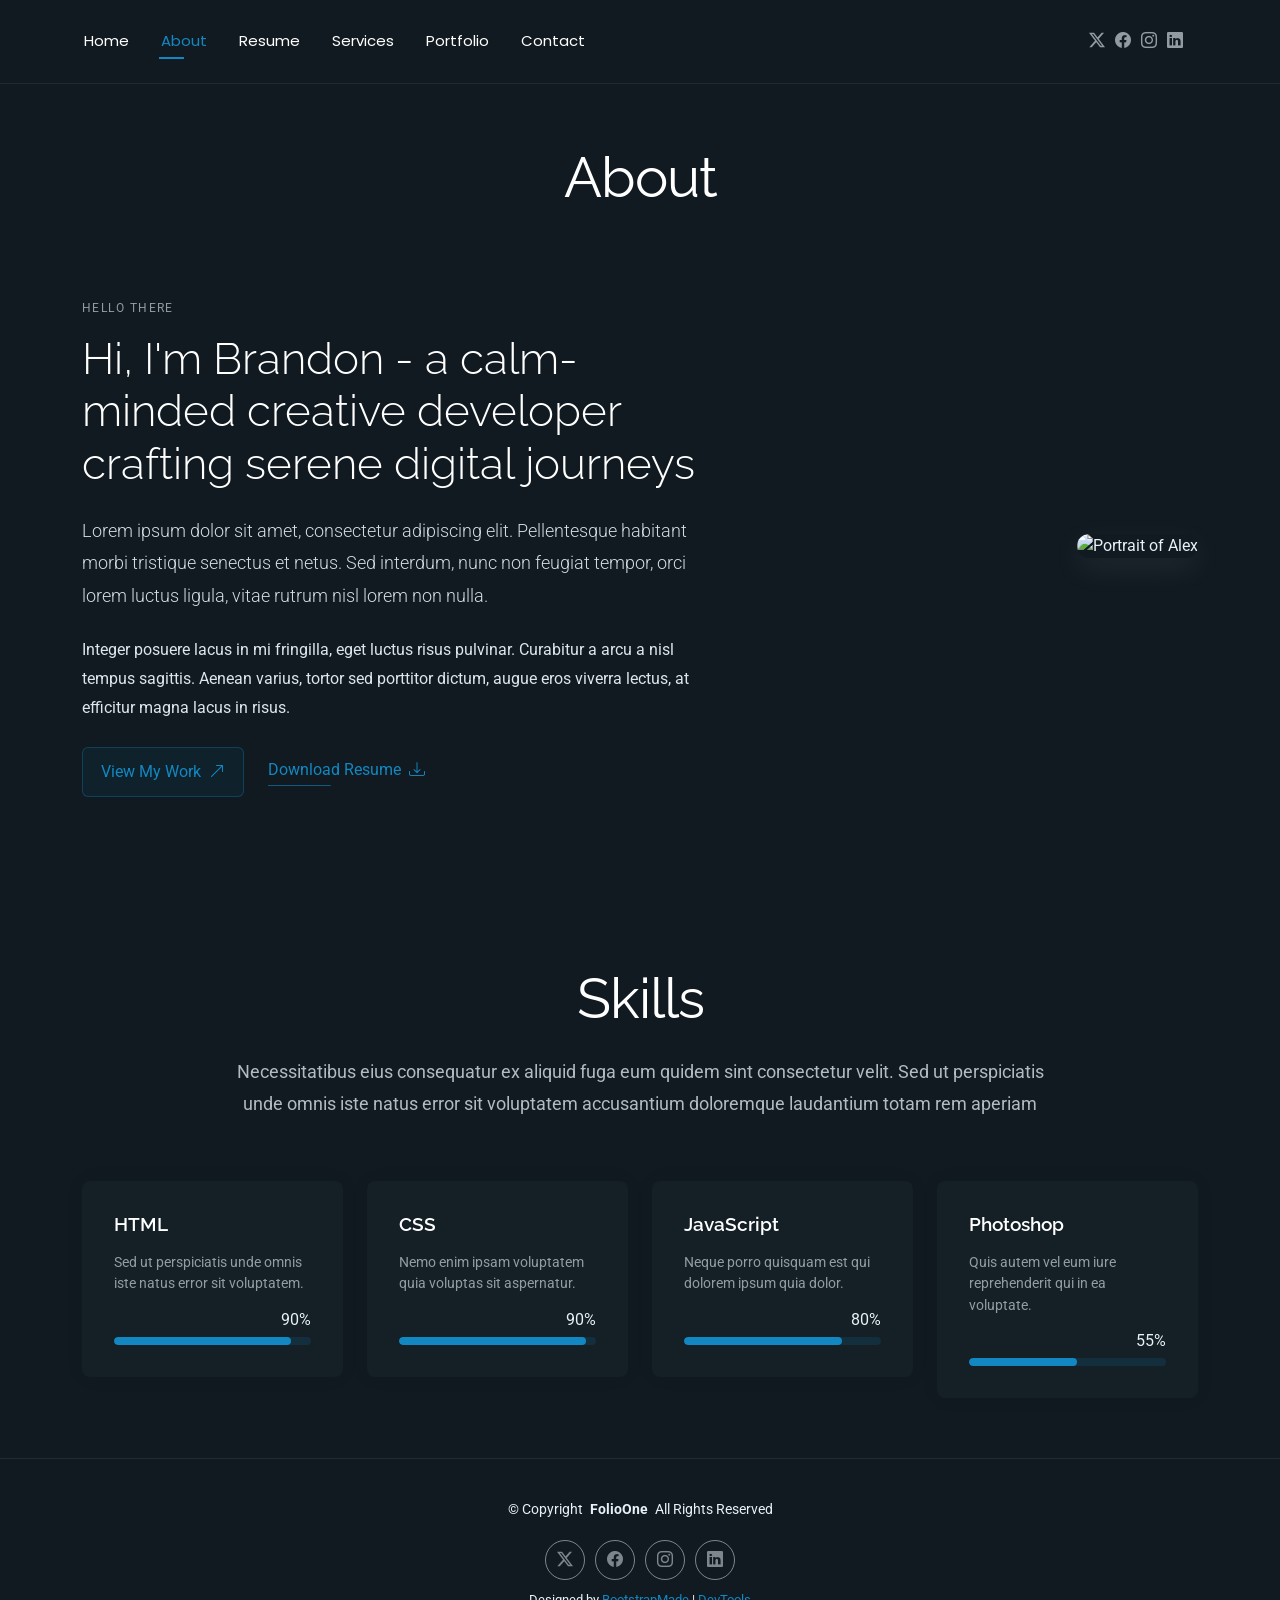
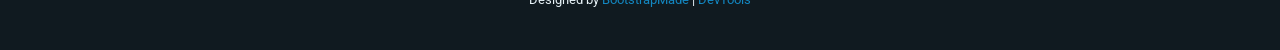
==== about.html @ 0c164dc9 "Pridėtas FolioOne CV svetainės šablonas" ====
<!DOCTYPE html>
<html lang="en">

<head>
  <meta charset="utf-8">
  <meta content="width=device-width, initial-scale=1.0" name="viewport">
  <title>About - FolioOne Bootstrap Template</title>
  <meta name="description" content="">
  <meta name="keywords" content="">

  <!-- Favicons -->
  <link href="assets/img/favicon.png" rel="icon">
  <link href="assets/img/apple-touch-icon.png" rel="apple-touch-icon">

  <!-- Fonts -->
  <link href="https://fonts.googleapis.com" rel="preconnect">
  <link href="https://fonts.gstatic.com" rel="preconnect" crossorigin>
  <link href="https://fonts.googleapis.com/css2?family=Roboto:ital,wght@0,100;0,300;0,400;0,500;0,700;0,900;1,100;1,300;1,400;1,500;1,700;1,900&family=Poppins:ital,wght@0,100;0,200;0,300;0,400;0,500;0,600;0,700;0,800;0,900;1,100;1,200;1,300;1,400;1,500;1,600;1,700;1,800;1,900&family=Raleway:ital,wght@0,100;0,200;0,300;0,400;0,500;0,600;0,700;0,800;0,900;1,100;1,200;1,300;1,400;1,500;1,600;1,700;1,800;1,900&display=swap" rel="stylesheet">

  <!-- Vendor CSS Files -->
  <link href="assets/vendor/bootstrap/css/bootstrap.min.css" rel="stylesheet">
  <link href="assets/vendor/bootstrap-icons/bootstrap-icons.css" rel="stylesheet">
  <link href="assets/vendor/aos/aos.css" rel="stylesheet">
  <link href="assets/vendor/swiper/swiper-bundle.min.css" rel="stylesheet">
  <link href="assets/vendor/glightbox/css/glightbox.min.css" rel="stylesheet">

  <!-- Main CSS File -->
  <link href="assets/css/main.css" rel="stylesheet">

  <!-- =======================================================
  * Template Name: FolioOne
  * Template URL: https://bootstrapmade.com/folioone-bootstrap-portfolio-website-template/
  * Updated: Aug 23 2025 with Bootstrap v5.3.7
  * Author: BootstrapMade.com
  * License: https://bootstrapmade.com/license/
  ======================================================== -->
</head>

<body class="about-page">

  <header id="header" class="header d-flex align-items-center light-background sticky-top">
    <div class="container position-relative d-flex align-items-center justify-content-between">

      <!-- <a href="index.html" class="logo d-flex align-items-center me-auto me-xl-0">
      <img src="assets/img/logo.webp" alt="">
      <h1 class="sitename">FolioOne</h1> 
    </a> -->

      <nav id="navmenu" class="navmenu">
        <ul>
          <li><a href="index.html">Home</a></li>
          <li><a href="about.html" class="active">About</a></li>
          <li><a href="resume.html">Resume</a></li>
          <li><a href="services.html">Services</a></li>
          <li><a href="portfolio.html">Portfolio</a></li>
          <li><a href="contact.html">Contact</a></li>
        </ul>
        <i class="mobile-nav-toggle d-xl-none bi bi-list"></i>
      </nav>

      <div class="header-social-links">
        <a href="#" class="twitter"><i class="bi bi-twitter-x"></i></a>
        <a href="#" class="facebook"><i class="bi bi-facebook"></i></a>
        <a href="#" class="instagram"><i class="bi bi-instagram"></i></a>
        <a href="#" class="linkedin"><i class="bi bi-linkedin"></i></a>
      </div>

    </div>
  </header>

  <main class="main">

    <!-- About Section -->
    <section id="about" class="about section">

      <!-- Section Title -->
      <div class="container section-title" data-aos="fade-up">
        <h2>About</h2>
      </div><!-- End Section Title -->

      <div class="container" data-aos="fade-up" data-aos-delay="100">

        <!-- Intro + Photo -->
        <div class="row align-items-center justify-content-between gy-5 mb-5">
          <div class="col-lg-7" data-aos="fade-right" data-aos-delay="150">
            <div class="intro-content">
              <span class="eyebrow">Hello there</span>
              <h2 class="headline">Hi, I'm Brandon - a calm-minded creative developer crafting serene digital journeys</h2>
              <p class="lead">
                Lorem ipsum dolor sit amet, consectetur adipiscing elit. Pellentesque habitant morbi tristique senectus et netus. Sed interdum, nunc non feugiat tempor, orci lorem luctus ligula, vitae rutrum nisl lorem non nulla.
              </p>
              <p>
                Integer posuere lacus in mi fringilla, eget luctus risus pulvinar. Curabitur a arcu a nisl tempus sagittis. Aenean varius, tortor sed porttitor dictum, augue eros viverra lectus, at efficitur magna lacus in risus.
              </p>

              <div class="cta-group">
                <a href="#portfolio" class="btn-ghost">
                  View My Work <i class="bi bi-arrow-up-right"></i>
                </a>
                <a href="#" class="link-underline">
                  Download Resume <i class="bi bi-download"></i>
                </a>
              </div>
            </div>
          </div>

          <div class="col-lg-5" data-aos="zoom-in" data-aos-delay="250">
            <figure class="profile-figure text-center text-lg-end">
              <img src="assets/img/profile/profile-square-11.webp" alt="Portrait of Alex" class="img-fluid profile-photo">
            </figure>
          </div>
        </div>
        <!-- End Intro + Photo -->
      </div>
    </section><!-- /About Section -->

    <!-- Skills Section -->
    <section id="skills" class="skills section">

      <!-- Section Title -->
      <div class="container section-title" data-aos="fade-up">
        <h2>Skills</h2>
        <p>Necessitatibus eius consequatur ex aliquid fuga eum quidem sint consectetur velit. Sed ut perspiciatis unde omnis iste natus error sit voluptatem accusantium doloremque laudantium totam rem aperiam</p>
      </div><!-- End Section Title -->

      <div class="container" data-aos="fade-up" data-aos-delay="100">

        <div class="row g-4 skills-animation">

          <div class="col-md-6 col-lg-3" data-aos="fade-up" data-aos-delay="100">
            <div class="skill-box">
              <h3>HTML</h3>
              <p>Sed ut perspiciatis unde omnis iste natus error sit voluptatem.</p>
              <span class="text-end d-block">90%</span>
              <div class="progress">
                <div class="progress-bar" role="progressbar" aria-valuenow="90" aria-valuemin="0" aria-valuemax="100"></div>
              </div>
            </div>
          </div>

          <div class="col-md-6 col-lg-3" data-aos="fade-up" data-aos-delay="200">
            <div class="skill-box">
              <h3>CSS</h3>
              <p>Nemo enim ipsam voluptatem quia voluptas sit aspernatur.</p>
              <span class="text-end d-block">90%</span>
              <div class="progress">
                <div class="progress-bar" role="progressbar" aria-valuenow="95" aria-valuemin="0" aria-valuemax="100"></div>
              </div>
            </div>
          </div>

          <div class="col-md-6 col-lg-3" data-aos="fade-up" data-aos-delay="300">
            <div class="skill-box">
              <h3>JavaScript</h3>
              <p>Neque porro quisquam est qui dolorem ipsum quia dolor.</p>
              <span class="text-end d-block">80%</span>
              <div class="progress">
                <div class="progress-bar" role="progressbar" aria-valuenow="80" aria-valuemin="0" aria-valuemax="100"></div>
              </div>
            </div>
          </div>

          <div class="col-md-6 col-lg-3" data-aos="fade-up" data-aos-delay="400">
            <div class="skill-box">
              <h3>Photoshop</h3>
              <p>Quis autem vel eum iure reprehenderit qui in ea voluptate.</p>
              <span class="text-end d-block">55%</span>
              <div class="progress">
                <div class="progress-bar" role="progressbar" aria-valuenow="55" aria-valuemin="0" aria-valuemax="100">
                </div>
              </div>
            </div>
          </div>

        </div>

      </div>

    </section><!-- /Skills Section -->
  </main>

  <footer id="footer" class="footer">

    <div class="container">
      <div class="copyright text-center ">
        <p>© <span>Copyright</span> <strong class="px-1 sitename">FolioOne</strong> <span>All Rights Reserved<br></span></p>
      </div>
      <div class="social-links d-flex justify-content-center">
        <a href=""><i class="bi bi-twitter-x"></i></a>
        <a href=""><i class="bi bi-facebook"></i></a>
        <a href=""><i class="bi bi-instagram"></i></a>
        <a href=""><i class="bi bi-linkedin"></i></a>
      </div>
      <div class="credits">
        <!-- All the links in the footer should remain intact. -->
        <!-- You can delete the links only if you've purchased the pro version. -->
        <!-- Licensing information: https://bootstrapmade.com/license/ -->
        <!-- Purchase the pro version with working PHP/AJAX contact form: [buy-url] -->
        Designed by <a href="https://bootstrapmade.com/">BootstrapMade</a> | <a href="https://bootstrapmade.com/tools/">DevTools</a>
      </div>
    </div>

  </footer>

  <!-- Scroll Top -->
  <a href="#" id="scroll-top" class="scroll-top d-flex align-items-center justify-content-center"><i class="bi bi-arrow-up-short"></i></a>

  <!-- Preloader -->
  <div id="preloader"></div>

  <!-- Vendor JS Files -->
  <script src="assets/vendor/bootstrap/js/bootstrap.bundle.min.js"></script>
  <script src="assets/vendor/php-email-form/validate.js"></script>
  <script src="assets/vendor/aos/aos.js"></script>
  <script src="assets/vendor/typed.js/typed.umd.js"></script>
  <script src="assets/vendor/waypoints/noframework.waypoints.js"></script>
  <script src="assets/vendor/purecounter/purecounter_vanilla.js"></script>
  <script src="assets/vendor/swiper/swiper-bundle.min.js"></script>
  <script src="assets/vendor/imagesloaded/imagesloaded.pkgd.min.js"></script>
  <script src="assets/vendor/isotope-layout/isotope.pkgd.min.js"></script>
  <script src="assets/vendor/glightbox/js/glightbox.min.js"></script>

  <!-- Main JS File -->
  <script src="assets/js/main.js"></script>

</body>

</html>
---- assets/css/main.css ----
/**
* Template Name: FolioOne
* Template URL: https://bootstrapmade.com/folioone-bootstrap-portfolio-website-template/
* Updated: Aug 23 2025 with Bootstrap v5.3.7
* Author: BootstrapMade.com
* License: https://bootstrapmade.com/license/
*/

/*--------------------------------------------------------------
# Font & Color Variables
# Help: https://bootstrapmade.com/color-system/
--------------------------------------------------------------*/
/* Fonts */
:root {
  --default-font: "Roboto",  system-ui, -apple-system, "Segoe UI", Roboto, "Helvetica Neue", Arial, "Noto Sans", "Liberation Sans", sans-serif, "Apple Color Emoji", "Segoe UI Emoji", "Segoe UI Symbol", "Noto Color Emoji";
  --heading-font: "Raleway",  sans-serif;
  --nav-font: "Poppins",  sans-serif;
}

/* Global Colors - The following color variables are used throughout the website. Updating them here will change the color scheme of the entire website */
:root { 
  --background-color: #101a20; /* Background color for the entire website, including individual sections */
  --default-color: #e7f2f7; /* Default color used for the majority of the text content across the entire website */
  --heading-color: #ffffff; /* Color for headings, subheadings and title throughout the website */
  --accent-color: #1387c1; /* Accent color that represents your brand on the website. It's used for buttons, links, and other elements that need to stand out */
  --surface-color: #141f26; /* The surface color is used as a background of boxed elements within sections, such as cards, icon boxes, or other elements that require a visual separation from the global background. */
  --contrast-color: #ffffff; /* Contrast color for text, ensuring readability against backgrounds of accent, heading, or default colors. */
}

/* Nav Menu Colors - The following color variables are used specifically for the navigation menu. They are separate from the global colors to allow for more customization options */
:root {
  --nav-color: #ffffff;  /* The default color of the main navmenu links */
  --nav-hover-color: #1387c1; /* Applied to main navmenu links when they are hovered over or active */
  --nav-mobile-background-color: #213642; /* Used as the background color for mobile navigation menu */
  --nav-dropdown-background-color: #051117; /* Used as the background color for dropdown items that appear when hovering over primary navigation items */
  --nav-dropdown-color: #e7f2f7; /* Used for navigation links of the dropdown items in the navigation menu. */
  --nav-dropdown-hover-color: #1387c1; /* Similar to --nav-hover-color, this color is applied to dropdown navigation links when they are hovered over. */
}

/* Color Presets - These classes override global colors when applied to any section or element, providing reuse of the sam color scheme. */

.light-background {
  --background-color: #142027;
  --surface-color: #325264;
}

.dark-background {
  --background-color: #0b1419;
  --default-color: #ffffff;
  --heading-color: #ffffff;
  --surface-color: #252525;
  --contrast-color: #ffffff;
}

/* Smooth scroll */
:root {
  scroll-behavior: smooth;
}

/*--------------------------------------------------------------
# General Styling & Shared Classes
--------------------------------------------------------------*/
body {
  color: var(--default-color);
  background-color: var(--background-color);
  font-family: var(--default-font);
}

a {
  color: var(--accent-color);
  text-decoration: none;
  transition: 0.3s;
}

a:hover {
  color: color-mix(in srgb, var(--accent-color), transparent 25%);
  text-decoration: none;
}

h1,
h2,
h3,
h4,
h5,
h6 {
  color: var(--heading-color);
  font-family: var(--heading-font);
}

/* PHP Email Form Messages
------------------------------*/
.php-email-form .error-message {
  display: none;
  background: #df1529;
  color: #ffffff;
  text-align: left;
  padding: 15px;
  margin-bottom: 24px;
  font-weight: 600;
}

.php-email-form .sent-message {
  display: none;
  color: #ffffff;
  background: #059652;
  text-align: center;
  padding: 15px;
  margin-bottom: 24px;
  font-weight: 600;
}

.php-email-form .loading {
  display: none;
  background: var(--surface-color);
  text-align: center;
  padding: 15px;
  margin-bottom: 24px;
}

.php-email-form .loading:before {
  content: "";
  display: inline-block;
  border-radius: 50%;
  width: 24px;
  height: 24px;
  margin: 0 10px -6px 0;
  border: 3px solid var(--accent-color);
  border-top-color: var(--surface-color);
  animation: php-email-form-loading 1s linear infinite;
}

@keyframes php-email-form-loading {
  0% {
    transform: rotate(0deg);
  }

  100% {
    transform: rotate(360deg);
  }
}

/*--------------------------------------------------------------
# Global Header
--------------------------------------------------------------*/
.header {
  --background-color: rgba(255, 255, 255, 0);
  color: var(--default-color);
  background-color: var(--background-color);
  padding: 15px 0;
  transition: all 0.5s;
  z-index: 997;
  border-bottom: 1px solid color-mix(in srgb, var(--default-color), transparent 92%);
}

.header .logo {
  line-height: 1;
}

.header .logo img {
  max-height: 36px;
  margin-right: 8px;
}

.header .logo h1 {
  font-size: 32px;
  margin: 0;
  font-weight: 400;
  color: var(--heading-color);
}

.header .header-social-links {
  padding-right: 15px;
}

.header .header-social-links a {
  color: color-mix(in srgb, var(--default-color), transparent 40%);
  padding-left: 6px;
  display: inline-block;
  transition: 0.3s;
  font-size: 16px;
}

.header .header-social-links a:hover {
  color: var(--default-color);
}

.header .header-social-links a i {
  line-height: 0px;
}

@media (max-width: 1200px) {
  .header .logo {
    order: 1;
  }

  .header .header-social-links {
    order: 2;
  }

  .header .navmenu {
    order: 3;
  }
}

/* Global Header on Scroll
------------------------------*/
.scrolled .header {
  --background-color: rgba(16, 26, 32, 0.9);
}

/*--------------------------------------------------------------
# Navigation Menu
--------------------------------------------------------------*/
/* Desktop Navigation */
@media (min-width: 1200px) {
  .navmenu {
    padding: 0;
  }

  .navmenu ul {
    margin: 0;
    padding: 0;
    display: flex;
    list-style: none;
    align-items: center;
  }

  .navmenu li {
    position: relative;
  }

  .navmenu>ul>li {
    white-space: nowrap;
    padding: 15px 28px 15px 0;
  }

  .navmenu>ul>li:last-child {
    padding-right: 0;
  }

  .navmenu a,
  .navmenu a:focus {
    color: var(--nav-color);
    font-size: 15px;
    padding: 0 2px;
    font-family: var(--nav-font);
    font-weight: 400;
    display: flex;
    align-items: center;
    justify-content: space-between;
    white-space: nowrap;
    transition: 0.3s;
    position: relative;
  }

  .navmenu a i,
  .navmenu a:focus i {
    font-size: 12px;
    line-height: 0;
    margin-left: 5px;
    transition: 0.3s;
  }

  .navmenu>ul>li>a:before {
    content: "";
    position: absolute;
    height: 2px;
    bottom: -6px;
    left: 0;
    background-color: var(--nav-hover-color);
    visibility: hidden;
    width: 0px;
    transition: all 0.3s ease-in-out 0s;
  }

  .navmenu a:hover:before,
  .navmenu li:hover>a:before,
  .navmenu .active:before {
    visibility: visible;
    width: 25px;
  }

  .navmenu li:hover>a,
  .navmenu .active,
  .navmenu .active:focus {
    color: var(--nav-hover-color);
  }

  .navmenu .dropdown ul {
    margin: 0;
    padding: 10px 0;
    background: var(--nav-dropdown-background-color);
    display: block;
    position: absolute;
    visibility: hidden;
    left: -5px;
    top: 130%;
    opacity: 0;
    transition: 0.3s;
    border-radius: 4px;
    z-index: 99;
    box-shadow: 0px 0px 30px rgba(0, 0, 0, 0.1);
  }

  .navmenu .dropdown ul li {
    min-width: 200px;
  }

  .navmenu .dropdown ul a {
    padding: 10px 20px;
    font-size: 15px;
    text-transform: none;
    color: var(--nav-dropdown-color);
  }

  .navmenu .dropdown ul a i {
    font-size: 12px;
  }

  .navmenu .dropdown ul a:hover,
  .navmenu .dropdown ul .active:hover,
  .navmenu .dropdown ul li:hover>a {
    color: var(--nav-dropdown-hover-color);
  }

  .navmenu .dropdown:hover>ul {
    opacity: 1;
    top: 100%;
    visibility: visible;
  }

  .navmenu .dropdown .dropdown ul {
    top: 0;
    left: -90%;
    visibility: hidden;
  }

  .navmenu .dropdown .dropdown:hover>ul {
    opacity: 1;
    top: 0;
    left: -100%;
    visibility: visible;
  }
}

/* Mobile Navigation */
@media (max-width: 1199px) {
  .mobile-nav-toggle {
    color: var(--nav-color);
    font-size: 28px;
    line-height: 0;
    margin-right: 10px;
    cursor: pointer;
    transition: color 0.3s;
  }

  .navmenu {
    padding: 0;
    z-index: 9997;
  }

  .navmenu ul {
    display: none;
    list-style: none;
    position: absolute;
    inset: 60px 20px 20px 20px;
    padding: 10px 0;
    margin: 0;
    border-radius: 6px;
    background-color: var(--nav-mobile-background-color);
    border: 1px solid color-mix(in srgb, var(--default-color), transparent 90%);
    box-shadow: none;
    overflow-y: auto;
    transition: 0.3s;
    z-index: 9998;
  }

  .navmenu a,
  .navmenu a:focus {
    color: var(--nav-dropdown-color);
    padding: 10px 20px;
    font-family: var(--nav-font);
    font-size: 17px;
    font-weight: 500;
    display: flex;
    align-items: center;
    justify-content: space-between;
    white-space: nowrap;
    transition: 0.3s;
  }

  .navmenu a i,
  .navmenu a:focus i {
    font-size: 12px;
    line-height: 0;
    margin-left: 5px;
    width: 30px;
    height: 30px;
    display: flex;
    align-items: center;
    justify-content: center;
    border-radius: 50%;
    transition: 0.3s;
    background-color: color-mix(in srgb, var(--accent-color), transparent 90%);
  }

  .navmenu a i:hover,
  .navmenu a:focus i:hover {
    background-color: var(--accent-color);
    color: var(--contrast-color);
  }

  .navmenu a:hover,
  .navmenu .active,
  .navmenu .active:focus {
    color: var(--nav-dropdown-hover-color);
  }

  .navmenu .active i,
  .navmenu .active:focus i {
    background-color: var(--accent-color);
    color: var(--contrast-color);
    transform: rotate(180deg);
  }

  .navmenu .dropdown ul {
    position: static;
    display: none;
    z-index: 99;
    padding: 10px 0;
    margin: 10px 20px;
    background-color: var(--nav-dropdown-background-color);
    transition: all 0.5s ease-in-out;
  }

  .navmenu .dropdown ul ul {
    background-color: rgba(33, 37, 41, 0.1);
  }

  .navmenu .dropdown>.dropdown-active {
    display: block;
    background-color: rgba(33, 37, 41, 0.03);
  }

  .mobile-nav-active {
    overflow: hidden;
  }

  .mobile-nav-active .mobile-nav-toggle {
    color: #fff;
    position: absolute;
    font-size: 32px;
    top: 15px;
    right: 15px;
    margin-right: 0;
    z-index: 9999;
  }

  .mobile-nav-active .navmenu {
    position: fixed;
    overflow: hidden;
    inset: 0;
    background: rgba(33, 37, 41, 0.8);
    transition: 0.3s;
  }

  .mobile-nav-active .navmenu>ul {
    display: block;
  }
}

/*--------------------------------------------------------------
# Global Footer
--------------------------------------------------------------*/
.footer {
  color: var(--default-color);
  background-color: var(--background-color);
  font-size: 14px;
  padding: 40px 0;
  position: relative;
  border-top: 1px solid color-mix(in srgb, var(--default-color), transparent 92%);
}

.footer .copyright p {
  margin-bottom: 0;
}

.footer .social-links {
  margin-top: 20px;
}

.footer .social-links a {
  display: flex;
  align-items: center;
  justify-content: center;
  width: 40px;
  height: 40px;
  border-radius: 50%;
  border: 1px solid color-mix(in srgb, var(--default-color), transparent 50%);
  font-size: 16px;
  color: color-mix(in srgb, var(--default-color), transparent 50%);
  margin: 0 5px;
  transition: 0.3s;
}

.footer .social-links a:hover {
  color: var(--accent-color);
  border-color: var(--accent-color);
}

.footer .credits {
  margin-top: 10px;
  font-size: 13px;
  text-align: center;
}

/*--------------------------------------------------------------
# Preloader
--------------------------------------------------------------*/
#preloader {
  position: fixed;
  inset: 0;
  z-index: 9999;
  overflow: hidden;
  background-color: var(--background-color);
  transition: all 0.6s ease-out;
  width: 100%;
  height: 100vh;
}

#preloader:before,
#preloader:after {
  content: "";
  position: absolute;
  border: 4px solid var(--accent-color);
  border-radius: 50%;
  animation: animate-preloader 2s cubic-bezier(0, 0.2, 0.8, 1) infinite;
}

#preloader:after {
  animation-delay: -0.5s;
}

@keyframes animate-preloader {
  0% {
    width: 10px;
    height: 10px;
    top: calc(50% - 5px);
    left: calc(50% - 5px);
    opacity: 1;
  }

  100% {
    width: 72px;
    height: 72px;
    top: calc(50% - 36px);
    left: calc(50% - 36px);
    opacity: 0;
  }
}

/*--------------------------------------------------------------
# Scroll Top Button
--------------------------------------------------------------*/
.scroll-top {
  position: fixed;
  visibility: hidden;
  opacity: 0;
  right: 15px;
  bottom: -15px;
  z-index: 99999;
  background-color: var(--accent-color);
  width: 44px;
  height: 44px;
  border-radius: 50px;
  transition: all 0.4s;
}

.scroll-top i {
  font-size: 24px;
  color: var(--contrast-color);
  line-height: 0;
}

.scroll-top:hover {
  background-color: color-mix(in srgb, var(--accent-color), transparent 20%);
  color: var(--contrast-color);
}

.scroll-top.active {
  visibility: visible;
  opacity: 1;
  bottom: 15px;
}

/*--------------------------------------------------------------
# Disable aos animation delay on mobile devices
--------------------------------------------------------------*/
@media screen and (max-width: 768px) {
  [data-aos-delay] {
    transition-delay: 0 !important;
  }
}

/*--------------------------------------------------------------
# Global Page Titles & Breadcrumbs
--------------------------------------------------------------*/
.page-title {
  color: var(--default-color);
  background-color: var(--background-color);
  position: relative;
}

.page-title .heading {
  padding: 80px 0;
  border-top: 1px solid color-mix(in srgb, var(--default-color), transparent 90%);
}

.page-title .heading h1 {
  font-size: 38px;
  font-weight: 700;
}

.page-title nav {
  background-color: color-mix(in srgb, var(--default-color), transparent 96%);
  padding: 20px 0;
}

.page-title nav ol {
  display: flex;
  flex-wrap: wrap;
  list-style: none;
  padding: 0;
  margin: 0;
  font-size: 16px;
  font-weight: 400;
}

.page-title nav ol li+li {
  padding-left: 10px;
}

.page-title nav ol li+li::before {
  content: "/";
  display: inline-block;
  padding-right: 10px;
  color: color-mix(in srgb, var(--default-color), transparent 70%);
}

/*--------------------------------------------------------------
# Global Sections
--------------------------------------------------------------*/
section,
.section {
  color: var(--default-color);
  background-color: var(--background-color);
  padding: 60px 0;
  scroll-margin-top: 100px;
  overflow: clip;
}

@media (max-width: 1199px) {

  section,
  .section {
    scroll-margin-top: 66px;
  }
}

/*--------------------------------------------------------------
# Global Section Titles
--------------------------------------------------------------*/
.section-title {
  text-align: center;
  padding-bottom: 60px;
  position: relative;
}

.section-title h2 {
  font-size: 3.5rem;
  font-weight: 400;
  line-height: 1.2;
  color: var(--heading-color);
  margin-bottom: 1.5rem;
  letter-spacing: -1px;
}

@media (max-width: 768px) {
  .section-title h2 {
    font-size: 2.5rem;
  }
}

.section-title p {
  font-size: 1.125rem;
  line-height: 1.8;
  color: color-mix(in srgb, var(--default-color), transparent 25%);
  max-width: 900px;
  margin: 0 auto;
  text-wrap: balance;
}

/*--------------------------------------------------------------
# Hero Section
--------------------------------------------------------------*/
.hero {
  padding: 80px 0;
  min-height: 100vh;
  display: flex;
  align-items: center;
}

.hero .hero-content h1 {
  font-size: 3.5rem;
  font-weight: 700;
  margin-bottom: 1rem;
  line-height: 1.2;
}

.hero .hero-content h1 .highlight {
  color: var(--accent-color);
  position: relative;
}

.hero .hero-content h1 .highlight::after {
  content: "";
  position: absolute;
  bottom: 0;
  left: 0;
  width: 100%;
  height: 3px;
  background: linear-gradient(90deg, var(--accent-color), color-mix(in srgb, var(--accent-color), transparent 50%));
  border-radius: 2px;
}

@media (max-width: 768px) {
  .hero .hero-content h1 {
    font-size: 2.5rem;
  }
}

.hero .hero-content h2 {
  font-size: 1.5rem;
  font-weight: 400;
  margin-bottom: 2rem;
  color: color-mix(in srgb, var(--default-color), transparent 20%);
}

.hero .hero-content h2 .typed {
  color: var(--accent-color);
  font-weight: 600;
}

@media (max-width: 768px) {
  .hero .hero-content h2 {
    font-size: 1.25rem;
  }
}

.hero .hero-content p {
  font-size: 1.1rem;
  line-height: 1.6;
  margin-bottom: 2.5rem;
  color: color-mix(in srgb, var(--default-color), transparent 30%);
}

.hero .hero-actions {
  display: flex;
  gap: 1rem;
  margin-bottom: 3rem;
}

.hero .hero-actions .btn {
  padding: 12px 30px;
  border-radius: 50px;
  font-weight: 600;
  text-decoration: none;
  transition: all 0.3s ease;
  border: 2px solid;
}

.hero .hero-actions .btn.btn-primary {
  background: var(--accent-color);
  color: var(--contrast-color);
  border-color: var(--accent-color);
}

.hero .hero-actions .btn.btn-primary:hover {
  background: color-mix(in srgb, var(--accent-color), black 15%);
  border-color: color-mix(in srgb, var(--accent-color), black 15%);
  transform: translateY(-2px);
}

.hero .hero-actions .btn.btn-outline {
  background: transparent;
  color: var(--accent-color);
  border-color: var(--accent-color);
}

.hero .hero-actions .btn.btn-outline:hover {
  transform: translateY(-2px);
}

@media (max-width: 576px) {
  .hero .hero-actions {
    flex-direction: column;
  }

  .hero .hero-actions .btn {
    text-align: center;
  }
}

.hero .social-links {
  display: flex;
  gap: 1rem;
}

.hero .social-links a {
  width: 45px;
  height: 45px;
  background: var(--surface-color);
  border-radius: 50%;
  display: flex;
  align-items: center;
  justify-content: center;
  color: var(--default-color);
  font-size: 1.2rem;
  transition: all 0.3s ease;
}

.hero .social-links a:hover {
  background: var(--accent-color);
  color: var(--contrast-color);
  transform: translateY(-3px);
  box-shadow: 0 8px 25px color-mix(in srgb, var(--accent-color), transparent 70%);
}

.hero .hero-image {
  position: relative;
}

.hero .hero-image .image-wrapper {
  position: relative;
  max-width: 450px;
  margin: 0 auto;
}

.hero .hero-image .image-wrapper img {
  border-radius: 20px;
  box-shadow: 0 5px 15px color-mix(in srgb, var(--default-color), transparent 95%);
  transition: transform 0.3s ease;
}

.hero .hero-image .image-wrapper img:hover {
  transform: scale(1.02);
}

.hero .hero-image .floating-elements {
  position: absolute;
  top: 0;
  left: 0;
  right: 0;
  bottom: 0;
  pointer-events: none;
}

.hero .hero-image .floating-elements .floating-card {
  position: absolute;
  background: var(--surface-color);
  padding: 15px 20px;
  border-radius: 15px;
  box-shadow: 0 10px 30px color-mix(in srgb, var(--default-color), transparent 90%);
  display: flex;
  align-items: center;
  gap: 10px;
  font-weight: 600;
  animation: float 3s ease-in-out infinite;
}

.hero .hero-image .floating-elements .floating-card i {
  font-size: 1.5rem;
  color: var(--accent-color);
}

.hero .hero-image .floating-elements .floating-card.design {
  top: 10%;
  right: -10%;
  animation-delay: 0s;
}

.hero .hero-image .floating-elements .floating-card.code {
  bottom: 30%;
  left: -15%;
  animation-delay: 1s;
}

.hero .hero-image .floating-elements .floating-card.creativity {
  top: 60%;
  right: -5%;
  animation-delay: 2s;
}

@media (max-width: 992px) {
  .hero .hero-image .floating-elements .floating-card {
    display: none;
  }
}

@keyframes float {

  0%,
  100% {
    transform: translateY(0px);
  }

  50% {
    transform: translateY(-10px);
  }
}

@media (max-width: 992px) {
  .hero .hero-content {
    text-align: center;
    margin-bottom: 3rem;
  }
}

/*--------------------------------------------------------------
# About Section
--------------------------------------------------------------*/
.about .intro-content .eyebrow {
  display: inline-block;
  letter-spacing: 0.12em;
  text-transform: uppercase;
  font-size: 12px;
  color: color-mix(in srgb, var(--default-color), transparent 40%);
  margin-bottom: 16px;
}

.about .intro-content .headline {
  font-family: var(--heading-font);
  font-weight: 300;
  line-height: 1.2;
  font-size: clamp(28px, 4vw, 44px);
  margin: 0 0 24px 0;
}

.about .intro-content .lead {
  font-size: 18px;
  line-height: 1.8;
  color: color-mix(in srgb, var(--default-color), transparent 10%);
  margin-bottom: 24px;
}

.about .intro-content p {
  line-height: 1.8;
  margin-bottom: 24px;
  color: color-mix(in srgb, var(--default-color), transparent 5%);
}

.about .intro-content .cta-group {
  display: flex;
  gap: 24px;
  align-items: center;
  margin-top: 24px;
}

.about .intro-content .cta-group .btn-ghost {
  display: inline-flex;
  align-items: center;
  gap: 8px;
  padding: 12px 18px;
  border-radius: 6px;
  color: var(--accent-color);
  background: color-mix(in srgb, var(--accent-color), transparent 92%);
  border: 1px solid color-mix(in srgb, var(--accent-color), transparent 70%);
  transition: 0.3s ease-in-out;
}

.about .intro-content .cta-group .btn-ghost:hover,
.about .intro-content .cta-group .btn-ghost:focus {
  color: var(--contrast-color);
  background: var(--accent-color);
  border-color: var(--accent-color);
  outline: none;
  box-shadow: 0 0 0 3px color-mix(in srgb, var(--accent-color), transparent 70%);
}

.about .intro-content .cta-group .link-underline {
  display: inline-flex;
  align-items: center;
  gap: 8px;
  position: relative;
  color: var(--accent-color);
  padding-bottom: 4px;
  transition: 0.3s ease-in-out;
}

.about .intro-content .cta-group .link-underline::after {
  content: "";
  position: absolute;
  left: 0;
  right: 0;
  bottom: 0;
  height: 1px;
  background: color-mix(in srgb, var(--accent-color), transparent 40%);
  transform: scaleX(0.4);
  transform-origin: left;
  transition: 0.3s ease-in-out;
}

.about .intro-content .cta-group .link-underline:hover,
.about .intro-content .cta-group .link-underline:focus {
  color: color-mix(in srgb, var(--accent-color), transparent 10%);
  outline: none;
}

.about .intro-content .cta-group .link-underline:hover::after,
.about .intro-content .cta-group .link-underline:focus::after {
  transform: scaleX(1);
}

.about .profile-figure {
  margin: 0;
}

.about .profile-figure .profile-photo {
  width: 88%;
  max-width: 440px;
  border-radius: 18px;
  box-shadow: 0 10px 30px color-mix(in srgb, var(--default-color), transparent 92%);
  transform: translateY(0);
  transition: transform 0.3s ease-in-out;
}

.about .profile-figure .profile-caption {
  margin-top: 24px;
  display: flex;
  align-items: center;
  justify-content: center;
}

.about .profile-figure .profile-caption .meta {
  font-size: 14px;
  color: color-mix(in srgb, var(--default-color), transparent 20%);
}

.about .profile-figure .profile-caption .meta .funfact {
  font-size: 13px;
  margin-top: 4px;
  color: color-mix(in srgb, var(--default-color), transparent 35%);
}

.about .profile-figure:hover .profile-photo {
  transform: translateY(-4px);
}

.about .skill-item {
  padding: 24px;
  border-radius: 6px;
  transition: 0.3s ease-in-out;
  background: color-mix(in srgb, var(--surface-color), var(--accent-color) 2%);
  border: 1px solid color-mix(in srgb, var(--default-color), transparent 88%);
  height: 100%;
}

.about .skill-item i {
  font-size: 24px;
  color: var(--accent-color);
  margin-bottom: 16px;
  display: inline-block;
}

.about .skill-item h3 {
  font-size: 16px;
  margin-bottom: 6px;
  font-weight: 500;
}

.about .skill-item p {
  margin: 0;
  font-size: 14px;
  color: color-mix(in srgb, var(--default-color), transparent 25%);
}

.about .skill-item:hover {
  transform: translateY(-3px);
  border-color: color-mix(in srgb, var(--accent-color), transparent 60%);
  box-shadow: 0 10px 30px color-mix(in srgb, var(--default-color), transparent 92%);
}

.about .timeline-item {
  position: relative;
  padding-left: 26px;
}

.about .timeline-item time {
  display: inline-block;
  font-size: 12px;
  letter-spacing: 0.08em;
  text-transform: uppercase;
  color: color-mix(in srgb, var(--default-color), transparent 45%);
  margin-bottom: 6px;
}

.about .timeline-item h4 {
  font-size: 18px;
  font-weight: 400;
  margin: 0 0 6px;
}

.about .timeline-item p {
  font-size: 14px;
  color: color-mix(in srgb, var(--default-color), transparent 25%);
  margin: 0;
}

.about .timeline-item .dot {
  position: absolute;
  left: 0;
  top: 4px;
  width: 10px;
  height: 10px;
  border-radius: 50%;
  background: var(--accent-color);
  box-shadow: 0 0 0 6px color-mix(in srgb, var(--accent-color), transparent 80%);
}

.about .personal-quote {
  padding: 24px 0;
}

.about .personal-quote p {
  font-family: var(--heading-font);
  font-weight: 300;
  font-size: clamp(20px, 3vw, 28px);
  line-height: 1.5;
  color: color-mix(in srgb, var(--default-color), transparent 5%);
  margin: 0 auto;
  max-width: 800px;
}

.about .fact-pill {
  display: flex;
  align-items: center;
  justify-content: center;
  gap: 10px;
  padding: 10px 14px;
  border-radius: 999px;
  border: 1px solid color-mix(in srgb, var(--default-color), transparent 85%);
  background: var(--surface-color);
  color: color-mix(in srgb, var(--default-color), transparent 10%);
  transition: 0.3s ease-in-out;
}

.about .fact-pill i {
  color: var(--accent-color);
}

.about .fact-pill span {
  font-size: 14px;
}

.about .fact-pill:hover {
  transform: translateY(-2px);
  border-color: color-mix(in srgb, var(--accent-color), transparent 60%);
  box-shadow: 0 10px 30px color-mix(in srgb, var(--default-color), transparent 92%);
}

.about .fact-pill:focus-within {
  box-shadow: 0 0 0 3px color-mix(in srgb, var(--accent-color), transparent 70%);
}

@media (max-width: 992px) {
  .about .profile-figure {
    text-align: center !important;
  }

  .about .profile-figure .profile-photo {
    width: 72%;
  }

  .about .intro-content .cta-group {
    flex-wrap: wrap;
  }
}

@media (max-width: 576px) {
  .about .profile-figure .profile-photo {
    width: 100%;
  }
}

/*--------------------------------------------------------------
# Skills Section
--------------------------------------------------------------*/
.skills .skill-box {
  background-color: var(--surface-color);
  padding: 2rem;
  border-radius: 8px;
  box-shadow: 0 0 20px rgba(0, 0, 0, 0.05);
}

.skills .skill-box h3 {
  font-size: 1.2rem;
  margin-bottom: 1rem;
  font-weight: 600;
}

.skills .skill-box p {
  font-size: 0.9rem;
  margin-bottom: 0.8rem;
  opacity: 0.6;
}

.skills .skill-box .progress {
  background-color: color-mix(in srgb, var(--accent-color), transparent 85%);
  border-radius: 50px;
  height: 8px;
  margin-top: 5px;
  overflow: hidden;
}

.skills .skill-box .progress .progress-bar {
  background-color: var(--accent-color);
  height: 100%;
  position: relative;
  border-radius: 50px;
  transition: 0.9s;
  width: 1px;
}

/*--------------------------------------------------------------
# Stats Section
--------------------------------------------------------------*/
.stats .avatars {
  position: relative;
}

.stats .avatars img {
  width: 60px;
  height: 60px;
  border: 3px solid var(--accent-color);
  margin-right: -15px;
  transition: transform 0.3s ease;
}

.stats .avatars img:hover {
  transform: translateY(-5px);
  z-index: 2;
}

.stats .counters h2 {
  color: var(--heading-color);
  font-size: 48px;
  font-weight: 700;
  margin-bottom: 10px;
}

.stats .counters h2 span {
  display: inline-block;
}

.stats .counters p {
  color: var(--default-color);
  font-size: 18px;
  margin: 0;
  opacity: 0.9;
}

@media (max-width: 991px) {
  .stats .row {
    text-align: center;
  }

  .stats .avatars {
    justify-content: center;
    margin-bottom: 40px;
  }

  .stats .counters h2 {
    font-size: 36px;
  }

  .stats .counters p {
    font-size: 16px;
  }

  .stats .counters .col-md-4 {
    margin-bottom: 30px;
  }

  .stats .counters .col-md-4:last-child {
    margin-bottom: 0;
  }
}

@media (max-width: 576px) {
  .stats {
    padding: 60px 0;
  }

  .stats .avatars {
    flex-wrap: wrap;
    justify-content: center;
  }

  .stats .avatars img {
    margin: 0 -8px;
  }
}

/*--------------------------------------------------------------
# Testimonials Section
--------------------------------------------------------------*/
.testimonials .testimonials-carousel,
.testimonials .testimonials-slider {
  overflow: hidden;
}

.testimonials .testimonial-item .testimonial-content {
  border-left: 3px solid var(--accent-color);
  padding-left: 30px;
}

.testimonials .testimonial-item .testimonial-img {
  border-radius: 50%;
  border: 4px solid var(--background-color);
  margin: 0 auto;
}

.testimonials .testimonial-item h3 {
  font-size: 20px;
  font-weight: bold;
  margin: 10px 0 5px 0;
}

.testimonials .testimonial-item h4 {
  font-size: 14px;
  color: color-mix(in srgb, var(--default-color), transparent 40%);
  margin: 0 0 10px 0;
}

.testimonials .testimonial-item .stars i {
  color: #ffc107;
  margin: 0 1px;
}

.testimonials .testimonial-item .quote-icon-left,
.testimonials .testimonial-item .quote-icon-right {
  color: color-mix(in srgb, var(--accent-color), transparent 50%);
  font-size: 26px;
  line-height: 0;
}

.testimonials .testimonial-item .quote-icon-left {
  display: inline-block;
  left: -5px;
  position: relative;
}

.testimonials .testimonial-item .quote-icon-right {
  display: inline-block;
  right: -5px;
  position: relative;
  top: 10px;
  transform: scale(-1, -1);
}

.testimonials .testimonial-item p {
  font-style: italic;
}

.testimonials .swiper-wrapper {
  height: auto;
}

.testimonials .swiper-pagination {
  margin-top: 30px;
  position: relative;
}

.testimonials .swiper-pagination .swiper-pagination-bullet {
  width: 12px;
  height: 12px;
  background-color: color-mix(in srgb, var(--default-color), transparent 85%);
  opacity: 1;
}

.testimonials .swiper-pagination .swiper-pagination-bullet-active {
  background-color: var(--accent-color);
}

/*--------------------------------------------------------------
# Resume Section
--------------------------------------------------------------*/
.resume .resume-item {
  margin-bottom: 3rem;
}

.resume .resume-item .resume-title {
  font-size: 1.75rem;
  font-weight: 700;
  margin-bottom: 1.5rem;
  padding-bottom: 1.5rem;
  position: relative;
  color: var(--heading-color);
}

.resume .resume-item .resume-title::after {
  content: "";
  position: absolute;
  display: block;
  width: 50px;
  height: 3px;
  background: var(--accent-color);
  bottom: 0;
  left: 0;
}

.resume .resume-item .resume-content {
  padding-left: 1.25rem;
  border-left: 2px solid color-mix(in srgb, var(--accent-color), transparent 85%);
}

.resume .resume-item article {
  position: relative;
  margin-bottom: 2.5rem;
}

.resume .resume-item article::before {
  content: "";
  position: absolute;
  width: 16px;
  height: 16px;
  border-radius: 50%;
  left: -1.8rem;
  top: 0.25rem;
  background: var(--background-color);
  border: 2px solid var(--accent-color);
}

.resume .resume-item article h4 {
  font-size: 1.25rem;
  font-weight: 600;
  margin-bottom: 0.5rem;
  color: var(--heading-color);
}

.resume .resume-item article h5 {
  font-size: 1rem;
  background: color-mix(in srgb, var(--accent-color), transparent 92%);
  padding: 0.375rem 0.75rem;
  display: inline-block;
  font-weight: 600;
  margin: 0.5rem 0;
  color: var(--accent-color);
  border-radius: 4px;
}

.resume .resume-item article .institution,
.resume .resume-item article .company {
  font-size: 1rem;
  margin-bottom: 1rem;
  color: color-mix(in srgb, var(--default-color), transparent 25%);
}

.resume .resume-item article p {
  margin-bottom: 1rem;
}

.resume .resume-item article ul {
  padding-left: 1.25rem;
  margin-bottom: 0;
}

.resume .resume-item article ul li {
  padding-bottom: 0.75rem;
  position: relative;
}

.resume .resume-item article ul li:last-child {
  padding-bottom: 0;
}

.resume .skill-item {
  margin-bottom: 2rem;
}

.resume .skill-item h4 {
  font-size: 1rem;
  font-weight: 600;
  margin-bottom: 0.75rem;
  color: var(--heading-color);
}

.resume .skill-item .progress {
  height: 0.75rem;
  background-color: color-mix(in srgb, var(--accent-color), transparent 92%);
  border-radius: 1rem;
  overflow: visible;
}

.resume .skill-item .progress .progress-bar {
  background-color: var(--accent-color);
  position: relative;
  border-radius: 1rem;
  width: 0;
  transition: width 1s ease;
}

.resume .skill-item .progress .progress-bar::after {
  content: attr(aria-valuenow) "%";
  position: absolute;
  right: 0;
  top: -1.75rem;
  font-size: 0.875rem;
  font-weight: 600;
  color: var(--accent-color);
}

@media (max-width: 991.98px) {
  .resume .resume-item {
    margin-bottom: 2rem;
  }
}

@media (max-width: 767.98px) {
  .resume .resume-content {
    padding-left: 1rem !important;
  }

  .resume article::before {
    left: -2rem !important;
  }
}

/*--------------------------------------------------------------
# Services Section
--------------------------------------------------------------*/
.services .service-item {
  display: flex;
  background-color: var(--surface-color);
  border-radius: 12px;
  padding: 2rem;
  height: 100%;
  position: relative;
  overflow: hidden;
  box-shadow: 0 5px 20px rgba(0, 0, 0, 0.03);
  transition: all 0.4s ease;
}

.services .service-item::before {
  content: "";
  position: absolute;
  left: 0;
  top: 0;
  height: 100%;
  width: 4px;
  background-color: var(--accent-color);
  transform: scaleY(0);
  transform-origin: bottom;
  transition: transform 0.4s cubic-bezier(0.65, 0, 0.35, 1);
}

.services .service-item:hover {
  box-shadow: 0 10px 30px rgba(0, 0, 0, 0.08);
  transform: translateY(-5px);
}

.services .service-item:hover::before {
  transform: scaleY(1);
}

.services .service-item:hover .service-icon {
  background-color: var(--accent-color);
  color: var(--contrast-color);
  transform: rotateY(180deg);
}

.services .service-item:hover .service-icon i {
  transform: rotateY(180deg);
}

.services .service-item:hover .service-link i {
  transform: translateX(5px);
}

.services .service-icon {
  flex-shrink: 0;
  width: 70px;
  height: 70px;
  border-radius: 12px;
  background-color: color-mix(in srgb, var(--accent-color), transparent 90%);
  color: var(--accent-color);
  display: flex;
  align-items: center;
  justify-content: center;
  margin-right: 1.5rem;
  transition: all 0.5s ease;
}

.services .service-icon i {
  font-size: 2rem;
  transition: transform 0.5s ease;
}

.services .service-content {
  flex-grow: 1;
}

.services .service-content h3 {
  font-size: 1.4rem;
  margin-bottom: 1rem;
  font-weight: 700;
  color: var(--heading-color);
}

.services .service-content p {
  margin-bottom: 1.25rem;
  color: color-mix(in srgb, var(--default-color), transparent 20%);
}

.services .service-link {
  display: inline-flex;
  align-items: center;
  color: var(--accent-color);
  font-weight: 600;
  text-decoration: none;
  transition: color 0.3s ease;
}

.services .service-link span {
  margin-right: 0.5rem;
}

.services .service-link i {
  transition: transform 0.3s ease;
}

.services .service-link:hover {
  color: color-mix(in srgb, var(--accent-color), transparent 25%);
}

@media (max-width: 767.98px) {
  .services .service-item {
    padding: 1.5rem;
    margin-bottom: 1rem;
  }

  .services .service-icon {
    width: 60px;
    height: 60px;
    margin-right: 1rem;
  }

  .services .service-icon i {
    font-size: 1.5rem;
  }

  .services .service-content h3 {
    font-size: 1.2rem;
    margin-bottom: 0.75rem;
  }

  .services .service-content p {
    margin-bottom: 1rem;
    font-size: 0.95rem;
  }
}

@media (max-width: 575.98px) {
  .services .service-item {
    flex-direction: column;
    text-align: center;
  }

  .services .service-item::before {
    width: 100%;
    height: 4px;
    transform: scaleX(0);
    transform-origin: left;
  }

  .services .service-item:hover::before {
    transform: scaleX(1);
  }

  .services .service-icon {
    margin-right: 0;
    margin-bottom: 1.25rem;
  }

  .services .service-link {
    justify-content: center;
  }
}

/*--------------------------------------------------------------
# Service Details Section
--------------------------------------------------------------*/
.service-details .service-hero {
  margin-bottom: 4rem;
}

.service-details .service-hero .service-meta {
  display: flex;
  align-items: center;
  gap: 1rem;
  margin-bottom: 1.5rem;
}

.service-details .service-hero .service-meta .service-category {
  background: color-mix(in srgb, var(--accent-color), transparent 85%);
  color: var(--accent-color);
  padding: 0.5rem 1rem;
  border-radius: 20px;
  font-size: 0.85rem;
  font-weight: 500;
  letter-spacing: 0.5px;
}

.service-details .service-hero .service-meta .reading-time {
  color: color-mix(in srgb, var(--default-color), transparent 50%);
  font-size: 0.9rem;
  font-weight: 300;
}

.service-details .service-hero h1 {
  font-size: 3.5rem;
  font-weight: 300;
  line-height: 1.2;
  margin-bottom: 1.5rem;
  color: var(--heading-color);
  letter-spacing: -0.02em;
}

.service-details .service-hero .service-description {
  font-size: 1.25rem;
  line-height: 1.7;
  color: color-mix(in srgb, var(--default-color), transparent 25%);
  font-weight: 300;
  margin: 0;
}

.service-details .service-visual {
  margin-bottom: 4rem;
  overflow: hidden;
  border-radius: 4px;
}

.service-details .service-visual img {
  width: 100%;
  height: 400px;
  object-fit: cover;
  transition: transform 0.5s ease;
}

.service-details .service-visual img:hover {
  transform: scale(1.02);
}

.service-details .service-narrative {
  margin-bottom: 5rem;
}

.service-details .service-narrative h3 {
  font-size: 2rem;
  font-weight: 300;
  margin-bottom: 2rem;
  color: var(--heading-color);
  letter-spacing: -0.01em;
}

.service-details .service-narrative p {
  font-size: 1.1rem;
  line-height: 1.8;
  margin-bottom: 2rem;
  color: var(--default-color);
  font-weight: 300;
}

.service-details .benefits-grid {
  display: grid;
  grid-template-columns: repeat(auto-fit, minmax(280px, 1fr));
  gap: 2.5rem;
  margin-top: 3rem;
}

.service-details .benefits-grid .benefit-card {
  text-align: center;
  padding: 0;
}

.service-details .benefits-grid .benefit-card .benefit-icon {
  width: 60px;
  height: 60px;
  background: color-mix(in srgb, var(--accent-color), transparent 90%);
  border-radius: 50%;
  display: flex;
  align-items: center;
  justify-content: center;
  margin: 0 auto 1.5rem;
  transition: all 0.3s ease;
}

.service-details .benefits-grid .benefit-card .benefit-icon i {
  font-size: 1.5rem;
  color: var(--accent-color);
}

.service-details .benefits-grid .benefit-card:hover .benefit-icon {
  background: var(--accent-color);
  transform: translateY(-2px);
}

.service-details .benefits-grid .benefit-card:hover .benefit-icon i {
  color: var(--contrast-color);
}

.service-details .benefits-grid .benefit-card h4 {
  font-size: 1.2rem;
  font-weight: 400;
  margin-bottom: 1rem;
  color: var(--heading-color);
}

.service-details .benefits-grid .benefit-card p {
  font-size: 1rem;
  line-height: 1.6;
  color: color-mix(in srgb, var(--default-color), transparent 30%);
  margin: 0;
}

.service-details .timeline-section {
  margin-bottom: 4rem;
}

.service-details .timeline-section h3 {
  font-size: 2rem;
  font-weight: 300;
  margin-bottom: 3rem;
  color: var(--heading-color);
  letter-spacing: -0.01em;
}

.service-details .timeline-section .timeline {
  position: relative;
}

.service-details .timeline-section .timeline::before {
  content: "";
  position: absolute;
  left: 30px;
  top: 0;
  bottom: 0;
  width: 1px;
  background: color-mix(in srgb, var(--default-color), transparent 85%);
}

.service-details .timeline-section .timeline .timeline-item {
  position: relative;
  padding-left: 80px;
  margin-bottom: 3rem;
}

.service-details .timeline-section .timeline .timeline-item:last-child {
  margin-bottom: 0;
}

.service-details .timeline-section .timeline .timeline-item .timeline-marker {
  position: absolute;
  left: 0;
  top: 0;
  width: 60px;
  height: 60px;
  background: var(--surface-color);
  border: 2px solid color-mix(in srgb, var(--accent-color), transparent 70%);
  border-radius: 50%;
  display: flex;
  align-items: center;
  justify-content: center;
  z-index: 1;
}

.service-details .timeline-section .timeline .timeline-item .timeline-marker span {
  font-size: 1.2rem;
  font-weight: 500;
  color: var(--accent-color);
}

.service-details .timeline-section .timeline .timeline-item .timeline-content h4 {
  font-size: 1.3rem;
  font-weight: 400;
  margin-bottom: 0.75rem;
  color: var(--heading-color);
}

.service-details .timeline-section .timeline .timeline-item .timeline-content p {
  font-size: 1rem;
  line-height: 1.6;
  margin-bottom: 0.5rem;
  color: var(--default-color);
}

.service-details .timeline-section .timeline .timeline-item .timeline-content small {
  color: color-mix(in srgb, var(--default-color), transparent 40%);
  font-size: 0.9rem;
  font-weight: 500;
}

.service-details .service-sidebar {
  padding-left: 2rem;
}

@media (max-width: 992px) {
  .service-details .service-sidebar {
    padding-left: 0;
    margin-top: 4rem;
  }
}

.service-details .overview-card,
.service-details .success-story,
.service-details .consultation-form {
  background: var(--surface-color);
  border-radius: 8px;
  padding: 2.5rem;
  margin-bottom: 2.5rem;
  border: 1px solid color-mix(in srgb, var(--default-color), transparent 93%);
  transition: all 0.3s ease;
}

.service-details .overview-card:hover,
.service-details .success-story:hover,
.service-details .consultation-form:hover {
  border-color: color-mix(in srgb, var(--accent-color), transparent 80%);
}

.service-details .overview-card .overview-header h4 {
  font-size: 1.4rem;
  font-weight: 400;
  margin-bottom: 2rem;
  color: var(--heading-color);
}

.service-details .overview-card .overview-stats {
  display: grid;
  grid-template-columns: repeat(3, 1fr);
  gap: 1.5rem;
  margin-bottom: 2rem;
}

.service-details .overview-card .overview-stats .stat-item {
  text-align: center;
}

.service-details .overview-card .overview-stats .stat-item .stat-number {
  font-size: 2rem;
  font-weight: 300;
  color: var(--accent-color);
  line-height: 1;
  margin-bottom: 0.5rem;
}

.service-details .overview-card .overview-stats .stat-item .stat-label {
  font-size: 0.85rem;
  color: color-mix(in srgb, var(--default-color), transparent 40%);
  font-weight: 500;
  text-transform: uppercase;
  letter-spacing: 0.5px;
}

.service-details .overview-card .overview-details {
  border-top: 1px solid color-mix(in srgb, var(--default-color), transparent 90%);
  padding-top: 1.5rem;
}

.service-details .overview-card .overview-details .detail-row {
  display: flex;
  justify-content: space-between;
  align-items: center;
  margin-bottom: 1rem;
}

.service-details .overview-card .overview-details .detail-row:last-child {
  margin-bottom: 0;
}

.service-details .overview-card .overview-details .detail-row .detail-label {
  font-size: 0.95rem;
  color: color-mix(in srgb, var(--default-color), transparent 30%);
  font-weight: 400;
}

.service-details .overview-card .overview-details .detail-row .detail-value {
  font-size: 0.95rem;
  color: var(--heading-color);
  font-weight: 500;
}

.service-details .success-story .story-quote p {
  font-size: 1.1rem;
  line-height: 1.7;
  color: color-mix(in srgb, var(--default-color), transparent 20%);
  font-style: italic;
  margin-bottom: 2rem;
}

.service-details .success-story .story-author {
  display: flex;
  align-items: center;
  gap: 1rem;
  margin-bottom: 1.5rem;
}

.service-details .success-story .story-author .author-avatar {
  width: 50px;
  height: 50px;
  border-radius: 50%;
  object-fit: cover;
}

.service-details .success-story .story-author .author-details h5 {
  font-size: 1rem;
  font-weight: 500;
  margin-bottom: 0.25rem;
  color: var(--heading-color);
}

.service-details .success-story .story-author .author-details span {
  display: block;
  font-size: 0.9rem;
  color: color-mix(in srgb, var(--default-color), transparent 40%);
  margin-bottom: 0.25rem;
}

.service-details .success-story .story-author .author-details small {
  font-size: 0.8rem;
  color: color-mix(in srgb, var(--default-color), transparent 50%);
}

.service-details .success-story .story-metrics {
  display: grid;
  grid-template-columns: repeat(2, 1fr);
  gap: 1rem;
  padding-top: 1.5rem;
  border-top: 1px solid color-mix(in srgb, var(--default-color), transparent 90%);
}

.service-details .success-story .story-metrics .metric {
  text-align: center;
}

.service-details .success-story .story-metrics .metric .metric-value {
  font-size: 1.5rem;
  font-weight: 500;
  color: var(--accent-color);
  display: block;
  margin-bottom: 0.25rem;
}

.service-details .success-story .story-metrics .metric .metric-label {
  font-size: 0.8rem;
  color: color-mix(in srgb, var(--default-color), transparent 40%);
  text-transform: uppercase;
  letter-spacing: 0.5px;
}

.service-details .consultation-form .form-header {
  margin-bottom: 2rem;
}

.service-details .consultation-form .form-header h4 {
  font-size: 1.4rem;
  font-weight: 400;
  margin-bottom: 0.75rem;
  color: var(--heading-color);
}

.service-details .consultation-form .form-header p {
  font-size: 0.95rem;
  line-height: 1.6;
  color: color-mix(in srgb, var(--default-color), transparent 30%);
  margin: 0;
}

.service-details .consultation-form .form-group {
  margin-bottom: 1.5rem;
}

.service-details .consultation-form .form-input {
  width: 100%;
  padding: 1rem;
  border: 1px solid color-mix(in srgb, var(--default-color), transparent 85%);
  border-radius: 4px;
  font-size: 0.95rem;
  transition: all 0.3s ease;
  background: transparent;
}

.service-details .consultation-form .form-input:focus {
  outline: none;
  border-color: var(--accent-color);
  box-shadow: 0 0 0 3px color-mix(in srgb, var(--accent-color), transparent 90%);
}

.service-details .consultation-form input[type=text],
.service-details .consultation-form input[type=email],
.service-details .consultation-form input[type=tel],
.service-details .consultation-form select,
.service-details .consultation-form textarea {
  color: var(--default-color);
  background-color: var(--surface-color);
  font-size: 14px;
  border-color: color-mix(in srgb, var(--default-color), transparent 80%);
}

.service-details .consultation-form input[type=text]:focus,
.service-details .consultation-form input[type=email]:focus,
.service-details .consultation-form input[type=tel]:focus,
.service-details .consultation-form select:focus,
.service-details .consultation-form textarea:focus {
  border-color: var(--accent-color);
}

.service-details .consultation-form input[type=text]::placeholder,
.service-details .consultation-form input[type=email]::placeholder,
.service-details .consultation-form input[type=tel]::placeholder,
.service-details .consultation-form select::placeholder,
.service-details .consultation-form textarea::placeholder {
  color: color-mix(in srgb, var(--default-color), transparent 70%);
}

.service-details .consultation-form .btn-consultation {
  background: var(--accent-color);
  color: var(--contrast-color);
  border: none;
  padding: 1rem 2rem;
  border-radius: 4px;
  font-size: 0.95rem;
  font-weight: 500;
  width: 100%;
  display: flex;
  align-items: center;
  justify-content: center;
  gap: 0.5rem;
  transition: all 0.3s ease;
  text-transform: none;
}

.service-details .consultation-form .btn-consultation:hover {
  background: color-mix(in srgb, var(--accent-color), transparent 10%);
  transform: translateY(-1px);
}

.service-details .consultation-form .btn-consultation i {
  font-size: 0.9rem;
}

@media (max-width: 768px) {
  .service-details .service-hero h1 {
    font-size: 2.5rem;
  }

  .service-details .service-hero .service-description {
    font-size: 1.1rem;
  }

  .service-details .service-visual img {
    height: 250px;
  }

  .service-details .benefits-grid {
    grid-template-columns: 1fr;
    gap: 2rem;
  }

  .service-details .timeline-section .timeline::before {
    left: 20px;
  }

  .service-details .timeline-section .timeline .timeline-item {
    padding-left: 60px;
  }

  .service-details .timeline-section .timeline .timeline-item .timeline-marker {
    width: 40px;
    height: 40px;
  }

  .service-details .timeline-section .timeline .timeline-item .timeline-marker span {
    font-size: 1rem;
  }

  .service-details .overview-card .overview-stats {
    grid-template-columns: 1fr;
    gap: 1rem;
  }
}

/*--------------------------------------------------------------
# Portfolio Section
--------------------------------------------------------------*/
.portfolio .portfolio-filters {
  display: flex;
  justify-content: center;
  flex-wrap: wrap;
  gap: 10px;
  margin-bottom: 30px;
  padding: 0;
  list-style: none;
}

.portfolio .portfolio-filters li {
  padding: 8px 20px;
  font-size: 0.95rem;
  font-weight: 500;
  border-radius: 30px;
  cursor: pointer;
  transition: all 0.3s ease;
  background-color: color-mix(in srgb, var(--accent-color), transparent 90%);
  color: var(--accent-color);
}

.portfolio .portfolio-filters li:hover {
  background-color: color-mix(in srgb, var(--accent-color), transparent 80%);
}

.portfolio .portfolio-filters li.filter-active {
  background-color: var(--accent-color);
  color: var(--contrast-color);
}

.portfolio .portfolio-card {
  background-color: var(--surface-color);
  border-radius: 10px;
  overflow: hidden;
  box-shadow: 0 5px 15px rgba(0, 0, 0, 0.05);
  margin-bottom: 30px;
  transition: all 0.3s ease;
}

.portfolio .portfolio-card:hover {
  transform: translateY(-10px);
  box-shadow: 0 10px 30px rgba(0, 0, 0, 0.1);
}

.portfolio .portfolio-card:hover .portfolio-img .portfolio-overlay {
  opacity: 1;
}

.portfolio .portfolio-card:hover .portfolio-img img {
  transform: scale(1.1);
}

.portfolio .portfolio-card .portfolio-img {
  position: relative;
  overflow: hidden;
}

.portfolio .portfolio-card .portfolio-img img {
  width: 100%;
  height: auto;
  transition: transform 0.5s ease;
}

.portfolio .portfolio-card .portfolio-img .portfolio-overlay {
  position: absolute;
  top: 0;
  left: 0;
  width: 100%;
  height: 100%;
  background: rgba(0, 0, 0, 0.6);
  display: flex;
  align-items: center;
  justify-content: center;
  gap: 15px;
  opacity: 0;
  transition: all 0.3s ease;
}

.portfolio .portfolio-card .portfolio-img .portfolio-overlay a {
  width: 45px;
  height: 45px;
  background-color: var(--accent-color);
  color: var(--contrast-color);
  border-radius: 50%;
  display: flex;
  align-items: center;
  justify-content: center;
  font-size: 1.2rem;
  transition: all 0.3s ease;
}

.portfolio .portfolio-card .portfolio-img .portfolio-overlay a:hover {
  background-color: color-mix(in srgb, var(--accent-color), #fff 20%);
  transform: translateY(-5px);
}

.portfolio .portfolio-card .portfolio-info {
  padding: 20px;
}

.portfolio .portfolio-card .portfolio-info h4 {
  font-size: 1.2rem;
  font-weight: 700;
  margin-bottom: 5px;
  color: var(--heading-color);
}

.portfolio .portfolio-card .portfolio-info p {
  font-size: 0.9rem;
  color: var(--default-color);
  margin-bottom: 10px;
}

.portfolio .portfolio-card .portfolio-info .portfolio-tags {
  display: flex;
  flex-wrap: wrap;
  gap: 8px;
}

.portfolio .portfolio-card .portfolio-info .portfolio-tags span {
  font-size: 0.8rem;
  padding: 4px 12px;
  border-radius: 20px;
  background-color: color-mix(in srgb, var(--accent-color), transparent 90%);
  color: var(--accent-color);
}

.portfolio .btn-primary {
  background-color: var(--accent-color);
  border-color: var(--accent-color);
  color: var(--contrast-color);
  padding: 12px 30px;
  font-weight: 600;
  border-radius: 5px;
  transition: all 0.3s ease;
}

.portfolio .btn-primary:hover {
  background-color: color-mix(in srgb, var(--accent-color), #000 10%);
  border-color: color-mix(in srgb, var(--accent-color), #000 10%);
  transform: translateY(-3px);
  box-shadow: 0 5px 15px rgba(0, 0, 0, 0.1);
}

/*--------------------------------------------------------------
# Portfolio Details Section
--------------------------------------------------------------*/
.portfolio-details {
  --section-spacing: 2.5rem;
}

.portfolio-details .portfolio-details-media {
  position: relative;
}

.portfolio-details .portfolio-details-media .main-image {
  margin-bottom: 1rem;
  border-radius: 20px;
  overflow: hidden;
  box-shadow: 0 10px 30px rgba(0, 0, 0, 0.08);
}

.portfolio-details .portfolio-details-media .main-image .portfolio-details-slider {
  position: relative;
}

.portfolio-details .portfolio-details-media .main-image .portfolio-details-slider .swiper-wrapper {
  height: auto !important;
}

.portfolio-details .portfolio-details-media .main-image .portfolio-details-slider .swiper-slide img {
  aspect-ratio: 3/2;
  object-fit: cover;
  width: 100%;
}

.portfolio-details .portfolio-details-media .main-image .portfolio-details-slider .swiper-button-next,
.portfolio-details .portfolio-details-media .main-image .portfolio-details-slider .swiper-button-prev {
  background-color: var(--contrast-color);
  width: 40px;
  height: 40px;
  border-radius: 50%;
  transition: all 0.3s ease;
}

.portfolio-details .portfolio-details-media .main-image .portfolio-details-slider .swiper-button-next:after,
.portfolio-details .portfolio-details-media .main-image .portfolio-details-slider .swiper-button-prev:after {
  font-size: 16px;
  color: var(--accent-color);
  font-weight: bold;
}

.portfolio-details .portfolio-details-media .main-image .portfolio-details-slider .swiper-button-next:hover,
.portfolio-details .portfolio-details-media .main-image .portfolio-details-slider .swiper-button-prev:hover {
  background-color: var(--accent-color);
}

.portfolio-details .portfolio-details-media .main-image .portfolio-details-slider .swiper-button-next:hover:after,
.portfolio-details .portfolio-details-media .main-image .portfolio-details-slider .swiper-button-prev:hover:after {
  color: var(--contrast-color);
}

.portfolio-details .portfolio-details-media .thumbnail-grid img {
  height: 80px;
  object-fit: cover;
  border-radius: 8px;
  cursor: pointer;
  transition: all 0.3s ease;
  box-shadow: 0 4px 10px rgba(0, 0, 0, 0.05);
}

.portfolio-details .portfolio-details-media .thumbnail-grid img:hover {
  transform: translateY(-5px);
  box-shadow: 0 8px 15px rgba(0, 0, 0, 0.1);
}

.portfolio-details .portfolio-details-media .tech-stack-badges {
  display: flex;
  flex-wrap: wrap;
  gap: 10px;
  margin-top: 1.5rem;
}

.portfolio-details .portfolio-details-media .tech-stack-badges span {
  display: inline-block;
  padding: 6px 12px;
  font-size: 13px;
  font-weight: 500;
  border-radius: 20px;
  background-color: color-mix(in srgb, var(--heading-color), transparent 85%);
  color: var(--heading-color);
  transition: all 0.3s ease;
}

.portfolio-details .portfolio-details-media .tech-stack-badges span:hover {
  background-color: color-mix(in srgb, var(--heading-color), transparent 70%);
  transform: translateY(-2px);
}

.portfolio-details .portfolio-details-content {
  padding: 0 0 0 2rem;
  height: 100%;
  display: flex;
  flex-direction: column;
}

.portfolio-details .portfolio-details-content .project-meta {
  display: flex;
  flex-wrap: wrap;
  justify-content: space-between;
  margin-bottom: 1.5rem;
}

.portfolio-details .portfolio-details-content .project-meta .badge-wrapper .project-badge {
  display: inline-block;
  padding: 8px 16px;
  background-color: color-mix(in srgb, var(--accent-color), transparent 90%);
  color: var(--accent-color);
  border-radius: 30px;
  font-weight: 600;
  font-size: 14px;
}

.portfolio-details .portfolio-details-content .project-meta .date-client {
  display: flex;
  gap: 1.5rem;
}

.portfolio-details .portfolio-details-content .project-meta .date-client .meta-item {
  display: flex;
  align-items: center;
  font-size: 14px;
  color: color-mix(in srgb, var(--default-color), transparent 30%);
}

.portfolio-details .portfolio-details-content .project-meta .date-client .meta-item i {
  margin-right: 6px;
  color: var(--accent-color);
}

.portfolio-details .portfolio-details-content .project-title {
  font-size: 2.2rem;
  margin-bottom: 1rem;
  font-weight: 700;
  line-height: 1.2;
  color: var(--heading-color);
}

.portfolio-details .portfolio-details-content .project-website {
  display: flex;
  align-items: center;
  margin-bottom: 1.5rem;
}

.portfolio-details .portfolio-details-content .project-website i {
  font-size: 22px;
  color: var(--accent-color);
  margin-right: 8px;
}

.portfolio-details .portfolio-details-content .project-website a {
  font-weight: 500;
  transition: all 0.3s;
}

.portfolio-details .portfolio-details-content .project-website a:hover {
  letter-spacing: 0.5px;
}

.portfolio-details .portfolio-details-content .project-overview {
  margin-bottom: var(--section-spacing);
}

.portfolio-details .portfolio-details-content .project-overview .lead {
  font-size: 1.1rem;
  line-height: 1.7;
  color: color-mix(in srgb, var(--default-color), transparent 15%);
  margin-bottom: 1.5rem;
}

.portfolio-details .portfolio-details-content .project-overview .project-accordion .accordion-item {
  border: none;
  background: none;
  margin-bottom: 10px;
}

.portfolio-details .portfolio-details-content .project-overview .project-accordion .accordion-item .accordion-header .accordion-button {
  padding: 1rem;
  font-weight: 600;
  font-size: 1rem;
  color: var(--heading-color);
  background-color: color-mix(in srgb, var(--surface-color), transparent 70%);
  border-radius: 8px !important;
  box-shadow: none;
}

.portfolio-details .portfolio-details-content .project-overview .project-accordion .accordion-item .accordion-header .accordion-button:not(.collapsed) {
  background-color: var(--surface-color);
  color: var(--accent-color);
  border-bottom-left-radius: 0 !important;
  border-bottom-right-radius: 0 !important;
  box-shadow: 0 4px 10px rgba(0, 0, 0, 0.03);
}

.portfolio-details .portfolio-details-content .project-overview .project-accordion .accordion-item .accordion-header .accordion-button:not(.collapsed) i {
  color: var(--accent-color);
}

.portfolio-details .portfolio-details-content .project-overview .project-accordion .accordion-item .accordion-header .accordion-button::after {
  background-size: 14px;
  width: 14px;
  height: 14px;
}

.portfolio-details .portfolio-details-content .project-overview .project-accordion .accordion-item .accordion-header .accordion-button i {
  font-size: 1.1rem;
}

.portfolio-details .portfolio-details-content .project-overview .project-accordion .accordion-item .accordion-body {
  padding: 1rem;
  background-color: var(--surface-color);
  border-bottom-left-radius: 8px;
  border-bottom-right-radius: 8px;
}

.portfolio-details .portfolio-details-content .project-overview .project-accordion .accordion-item .accordion-body p {
  margin-bottom: 0;
  color: color-mix(in srgb, var(--default-color), transparent 25%);
  line-height: 1.6;
}

.portfolio-details .portfolio-details-content .project-features {
  margin-bottom: var(--section-spacing);
}

.portfolio-details .portfolio-details-content .project-features h3 {
  display: flex;
  align-items: center;
  font-size: 1.25rem;
  margin-bottom: 1.2rem;
}

.portfolio-details .portfolio-details-content .project-features h3 i {
  margin-right: 10px;
  color: var(--accent-color);
  font-size: 1.1em;
}

.portfolio-details .portfolio-details-content .project-features .feature-list {
  list-style: none;
  padding-left: 0;
}

.portfolio-details .portfolio-details-content .project-features .feature-list li {
  display: flex;
  align-items: center;
  padding: 8px 0;
  font-size: 15px;
  color: color-mix(in srgb, var(--default-color), transparent 15%);
}

.portfolio-details .portfolio-details-content .project-features .feature-list li i {
  color: var(--accent-color);
  margin-right: 10px;
  font-size: 1.1em;
}

.portfolio-details .portfolio-details-content .cta-buttons {
  display: flex;
  flex-wrap: wrap;
  gap: 1rem;
  margin-top: auto;
}

.portfolio-details .portfolio-details-content .cta-buttons .btn-view-project {
  padding: 12px 28px;
  background-color: var(--accent-color);
  color: var(--contrast-color);
  border-radius: 30px;
  font-weight: 500;
  transition: all 0.3s ease;
}

.portfolio-details .portfolio-details-content .cta-buttons .btn-view-project:hover {
  background-color: color-mix(in srgb, var(--accent-color), black 15%);
  transform: translateY(-3px);
  box-shadow: 0 8px 15px rgba(0, 0, 0, 0.1);
}

.portfolio-details .portfolio-details-content .cta-buttons .btn-next-project {
  padding: 12px 28px;
  background-color: color-mix(in srgb, var(--heading-color), transparent 90%);
  color: var(--heading-color);
  border-radius: 30px;
  font-weight: 500;
  transition: all 0.3s ease;
  display: flex;
  align-items: center;
  gap: 8px;
}

.portfolio-details .portfolio-details-content .cta-buttons .btn-next-project i {
  transition: transform 0.3s ease;
}

.portfolio-details .portfolio-details-content .cta-buttons .btn-next-project:hover {
  background-color: color-mix(in srgb, var(--heading-color), transparent 80%);
}

.portfolio-details .portfolio-details-content .cta-buttons .btn-next-project:hover i {
  transform: translateX(3px);
}

@media (max-width: 1199.98px) {
  .portfolio-details .portfolio-details-content {
    padding-left: 1rem;
  }
}

@media (max-width: 991.98px) {
  .portfolio-details .portfolio-details-content {
    padding: 2rem 0 0 0;
  }

  .portfolio-details .portfolio-details-content .cta-buttons {
    margin-top: 2rem;
  }
}

@media (max-width: 767.98px) {
  .portfolio-details .project-meta {
    flex-direction: column;
    gap: 1rem;
  }

  .portfolio-details .project-meta .date-client {
    flex-direction: column;
    gap: 0.5rem;
  }

  .portfolio-details .cta-buttons {
    flex-direction: column;
    width: 100%;
  }

  .portfolio-details .cta-buttons a {
    width: 100%;
    text-align: center;
  }
}

/*--------------------------------------------------------------
# Contact Section
--------------------------------------------------------------*/
.contact .info-box {
  background-color: var(--surface-color);
  padding: 3rem;
  border-radius: 1rem;
  height: 100%;
}

.contact .info-box h3 {
  color: var(--contrast-color);
  font-size: 2rem;
  margin-bottom: 1rem;
}

@media (max-width: 767.98px) {
  .contact .info-box h3 {
    font-size: 1.75rem;
  }
}

.contact .info-box p {
  opacity: 0.8;
  margin-bottom: 2rem;
}

.contact .info-box a {
  color: var(--contrast-color);
}

@media (max-width: 992px) {
  .contact .info-box {
    padding: 1.5rem;
  }
}

.contact .info-item {
  display: flex;
  gap: 1.5rem;
  margin-bottom: 2rem;
}

.contact .info-item:last-child {
  margin-bottom: 0;
}

.contact .info-item .icon-box {
  width: 3.5rem;
  height: 3.5rem;
  background-color: var(--surface-color);
  border-radius: 50%;
  display: flex;
  align-items: center;
  justify-content: center;
  flex-shrink: 0;
  transition: 0.3s;
}

.contact .info-item .icon-box i {
  font-size: 1.5rem;
  color: var(--contrast-color);
}

.contact .info-item:hover .icon-box {
  background-color: var(--accent-color);
}

.contact .info-item .content h4 {
  color: var(--contrast-color);
  font-size: 1.25rem;
  margin-bottom: 0.5rem;
  font-weight: 700;
}

.contact .info-item .content p {
  margin-bottom: 0.25rem;
  font-size: 0.95rem;
}

.contact .info-item .content p:last-child {
  margin-bottom: 0;
}

.contact .contact-form {
  background-color: var(--surface-color);
  padding: 3rem;
  border-radius: 1rem;
  height: 100%;
  box-shadow: 0 0 25px rgba(0, 0, 0, 0.05);
}

@media (max-width: 992px) {
  .contact .contact-form {
    padding: 1.5rem;
  }
}

.contact .contact-form h3 {
  font-size: 2rem;
  margin-bottom: 1rem;
}

@media (max-width: 768px) {
  .contact .contact-form h3 {
    font-size: 1.75rem;
  }
}

.contact .contact-form p {
  color: color-mix(in srgb, var(--default-color), transparent 25%);
  margin-bottom: 2rem;
}

.contact .contact-form .form-control,
.contact .contact-form .form-select {
  padding: 0.875rem 1.25rem;
  border-color: color-mix(in srgb, var(--default-color), transparent 90%);
  border-radius: 0.5rem;
  background-color: transparent;
  color: var(--default-color);
}

.contact .contact-form .form-control:focus,
.contact .contact-form .form-select:focus {
  box-shadow: none;
  border-color: var(--accent-color);
}

.contact .contact-form .form-control::placeholder,
.contact .contact-form .form-select::placeholder {
  color: color-mix(in srgb, var(--default-color), transparent 50%);
}

.contact .contact-form .btn {
  background-color: color-mix(in srgb, var(--surface-color), transparent 80%);
  color: var(--contrast-color);
  padding: 1rem 2rem;
  border-radius: 2rem;
  display: inline-flex;
  align-items: center;
  gap: 0.5rem;
  transition: 0.3s;
}

.contact .contact-form .btn i {
  font-size: 1.25rem;
}

.contact .contact-form .btn:hover {
  background-color: color-mix(in srgb, var(--surface-color), transparent 70%);
}

/*--------------------------------------------------------------
# Starter Section Section
--------------------------------------------------------------*/
.starter-section {
  /* Add your styles here */
}
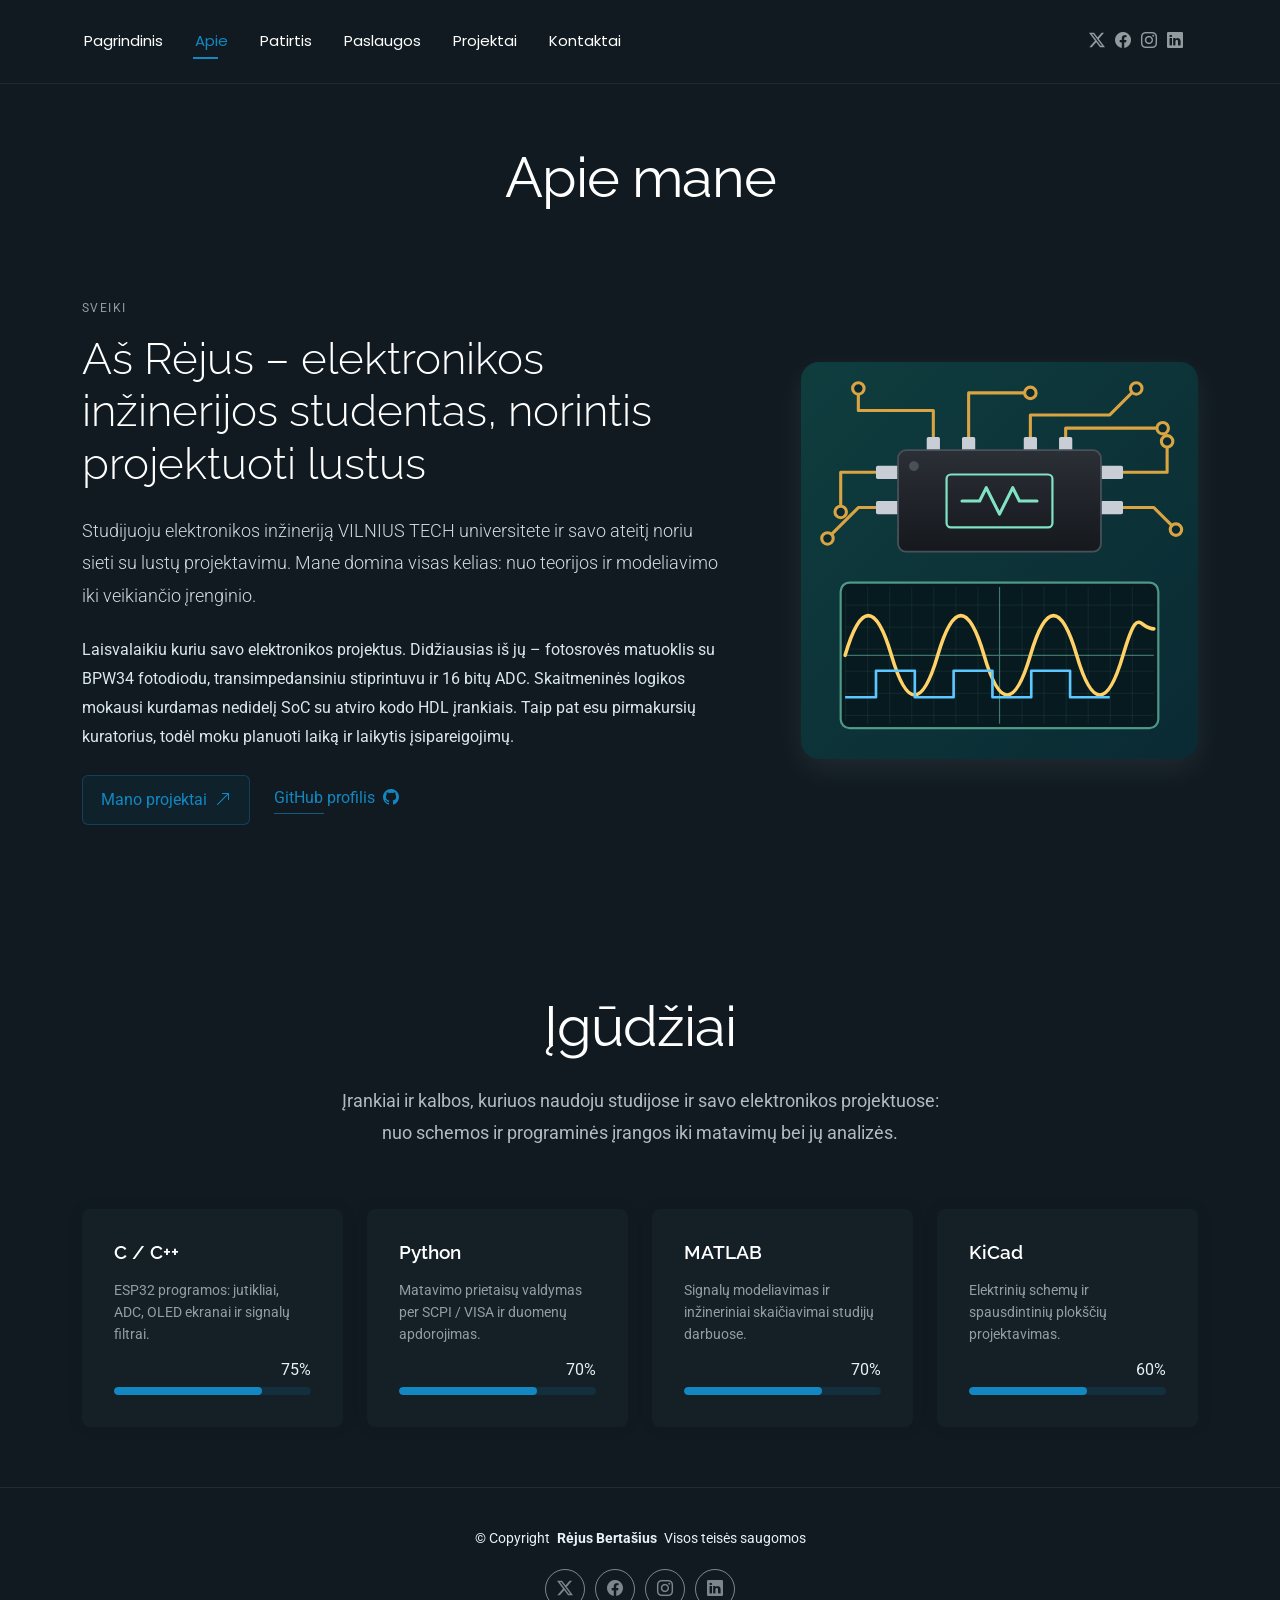
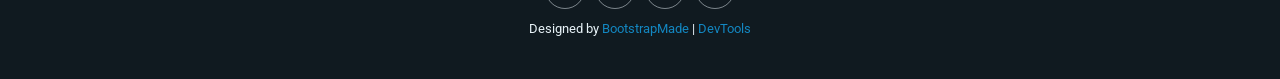
==== commit 6e56f2c2: "Atnaujintas pradinis puslapis, navigacija ir skiltis Apie" ====
--- a/about.html
+++ b/about.html
@@ -48,12 +48,12 @@
 
       <nav id="navmenu" class="navmenu">
         <ul>
-          <li><a href="index.html">Home</a></li>
-          <li><a href="about.html" class="active">About</a></li>
-          <li><a href="resume.html">Resume</a></li>
-          <li><a href="services.html">Services</a></li>
-          <li><a href="portfolio.html">Portfolio</a></li>
-          <li><a href="contact.html">Contact</a></li>
+          <li><a href="index.html">Pagrindinis</a></li>
+          <li><a href="about.html" class="active">Apie</a></li>
+          <li><a href="resume.html">Patirtis</a></li>
+          <li><a href="services.html">Paslaugos</a></li>
+          <li><a href="portfolio.html">Projektai</a></li>
+          <li><a href="contact.html">Kontaktai</a></li>
         </ul>
         <i class="mobile-nav-toggle d-xl-none bi bi-list"></i>
       </nav>
@@ -75,7 +75,7 @@
 
       <!-- Section Title -->
       <div class="container section-title" data-aos="fade-up">
-        <h2>About</h2>
+        <h2>Apie mane</h2>
       </div><!-- End Section Title -->
 
       <div class="container" data-aos="fade-up" data-aos-delay="100">
@@ -84,21 +84,21 @@
         <div class="row align-items-center justify-content-between gy-5 mb-5">
           <div class="col-lg-7" data-aos="fade-right" data-aos-delay="150">
             <div class="intro-content">
-              <span class="eyebrow">Hello there</span>
-              <h2 class="headline">Hi, I'm Brandon - a calm-minded creative developer crafting serene digital journeys</h2>
+              <span class="eyebrow">Sveiki</span>
+              <h2 class="headline">Aš Rėjus – elektronikos inžinerijos studentas, norintis projektuoti lustus</h2>
               <p class="lead">
-                Lorem ipsum dolor sit amet, consectetur adipiscing elit. Pellentesque habitant morbi tristique senectus et netus. Sed interdum, nunc non feugiat tempor, orci lorem luctus ligula, vitae rutrum nisl lorem non nulla.
+                Studijuoju elektronikos inžineriją VILNIUS TECH universitete ir savo ateitį noriu sieti su lustų projektavimu. Mane domina visas kelias: nuo teorijos ir modeliavimo iki veikiančio įrenginio.
               </p>
               <p>
-                Integer posuere lacus in mi fringilla, eget luctus risus pulvinar. Curabitur a arcu a nisl tempus sagittis. Aenean varius, tortor sed porttitor dictum, augue eros viverra lectus, at efficitur magna lacus in risus.
+                Laisvalaikiu kuriu savo elektronikos projektus. Didžiausias iš jų – fotosrovės matuoklis su BPW34 fotodiodu, transimpedansiniu stiprintuvu ir 16 bitų ADC. Skaitmeninės logikos mokausi kurdamas nedidelį SoC su atviro kodo HDL įrankiais. Taip pat esu pirmakursių kuratorius, todėl moku planuoti laiką ir laikytis įsipareigojimų.
               </p>
 
               <div class="cta-group">
-                <a href="#portfolio" class="btn-ghost">
-                  View My Work <i class="bi bi-arrow-up-right"></i>
+                <a href="portfolio.html" class="btn-ghost">
+                  Mano projektai <i class="bi bi-arrow-up-right"></i>
                 </a>
-                <a href="#" class="link-underline">
-                  Download Resume <i class="bi bi-download"></i>
+                <a href="https://github.com/Rejuuus" class="link-underline">
+                  GitHub profilis <i class="bi bi-github"></i>
                 </a>
               </div>
             </div>
@@ -106,7 +106,7 @@
 
           <div class="col-lg-5" data-aos="zoom-in" data-aos-delay="250">
             <figure class="profile-figure text-center text-lg-end">
-              <img src="assets/img/profile/profile-square-11.webp" alt="Portrait of Alex" class="img-fluid profile-photo">
+              <img src="assets/img/elektronika-iliustracija.svg" alt="Lustas spausdintinėje plokštėje ir osciloskopo signalas" class="img-fluid profile-photo">
             </figure>
           </div>
         </div>
@@ -119,8 +119,8 @@
 
       <!-- Section Title -->
       <div class="container section-title" data-aos="fade-up">
-        <h2>Skills</h2>
-        <p>Necessitatibus eius consequatur ex aliquid fuga eum quidem sint consectetur velit. Sed ut perspiciatis unde omnis iste natus error sit voluptatem accusantium doloremque laudantium totam rem aperiam</p>
+        <h2>Įgūdžiai</h2>
+        <p>Įrankiai ir kalbos, kuriuos naudoju studijose ir savo elektronikos projektuose: nuo schemos ir programinės įrangos iki matavimų bei jų analizės.</p>
       </div><!-- End Section Title -->
 
       <div class="container" data-aos="fade-up" data-aos-delay="100">
@@ -129,44 +129,44 @@
 
           <div class="col-md-6 col-lg-3" data-aos="fade-up" data-aos-delay="100">
             <div class="skill-box">
-              <h3>HTML</h3>
-              <p>Sed ut perspiciatis unde omnis iste natus error sit voluptatem.</p>
-              <span class="text-end d-block">90%</span>
-              <div class="progress">
-                <div class="progress-bar" role="progressbar" aria-valuenow="90" aria-valuemin="0" aria-valuemax="100"></div>
+              <h3>C / C++</h3>
+              <p>ESP32 programos: jutikliai, ADC, OLED ekranai ir signalų filtrai.</p>
+              <span class="text-end d-block">75%</span>
+              <div class="progress">
+                <div class="progress-bar" role="progressbar" aria-valuenow="75" aria-valuemin="0" aria-valuemax="100"></div>
               </div>
             </div>
           </div>
 
           <div class="col-md-6 col-lg-3" data-aos="fade-up" data-aos-delay="200">
             <div class="skill-box">
-              <h3>CSS</h3>
-              <p>Nemo enim ipsam voluptatem quia voluptas sit aspernatur.</p>
-              <span class="text-end d-block">90%</span>
-              <div class="progress">
-                <div class="progress-bar" role="progressbar" aria-valuenow="95" aria-valuemin="0" aria-valuemax="100"></div>
+              <h3>Python</h3>
+              <p>Matavimo prietaisų valdymas per SCPI / VISA ir duomenų apdorojimas.</p>
+              <span class="text-end d-block">70%</span>
+              <div class="progress">
+                <div class="progress-bar" role="progressbar" aria-valuenow="70" aria-valuemin="0" aria-valuemax="100"></div>
               </div>
             </div>
           </div>
 
           <div class="col-md-6 col-lg-3" data-aos="fade-up" data-aos-delay="300">
             <div class="skill-box">
-              <h3>JavaScript</h3>
-              <p>Neque porro quisquam est qui dolorem ipsum quia dolor.</p>
-              <span class="text-end d-block">80%</span>
-              <div class="progress">
-                <div class="progress-bar" role="progressbar" aria-valuenow="80" aria-valuemin="0" aria-valuemax="100"></div>
+              <h3>MATLAB</h3>
+              <p>Signalų modeliavimas ir inžineriniai skaičiavimai studijų darbuose.</p>
+              <span class="text-end d-block">70%</span>
+              <div class="progress">
+                <div class="progress-bar" role="progressbar" aria-valuenow="70" aria-valuemin="0" aria-valuemax="100"></div>
               </div>
             </div>
           </div>
 
           <div class="col-md-6 col-lg-3" data-aos="fade-up" data-aos-delay="400">
             <div class="skill-box">
-              <h3>Photoshop</h3>
-              <p>Quis autem vel eum iure reprehenderit qui in ea voluptate.</p>
-              <span class="text-end d-block">55%</span>
-              <div class="progress">
-                <div class="progress-bar" role="progressbar" aria-valuenow="55" aria-valuemin="0" aria-valuemax="100">
+              <h3>KiCad</h3>
+              <p>Elektrinių schemų ir spausdintinių plokščių projektavimas.</p>
+              <span class="text-end d-block">60%</span>
+              <div class="progress">
+                <div class="progress-bar" role="progressbar" aria-valuenow="60" aria-valuemin="0" aria-valuemax="100">
                 </div>
               </div>
             </div>
@@ -183,7 +183,7 @@
 
     <div class="container">
       <div class="copyright text-center ">
-        <p>© <span>Copyright</span> <strong class="px-1 sitename">FolioOne</strong> <span>All Rights Reserved<br></span></p>
+        <p>© <span>Copyright</span> <strong class="px-1 sitename">Rėjus Bertašius</strong> <span>Visos teisės saugomos<br></span></p>
       </div>
       <div class="social-links d-flex justify-content-center">
         <a href=""><i class="bi bi-twitter-x"></i></a>
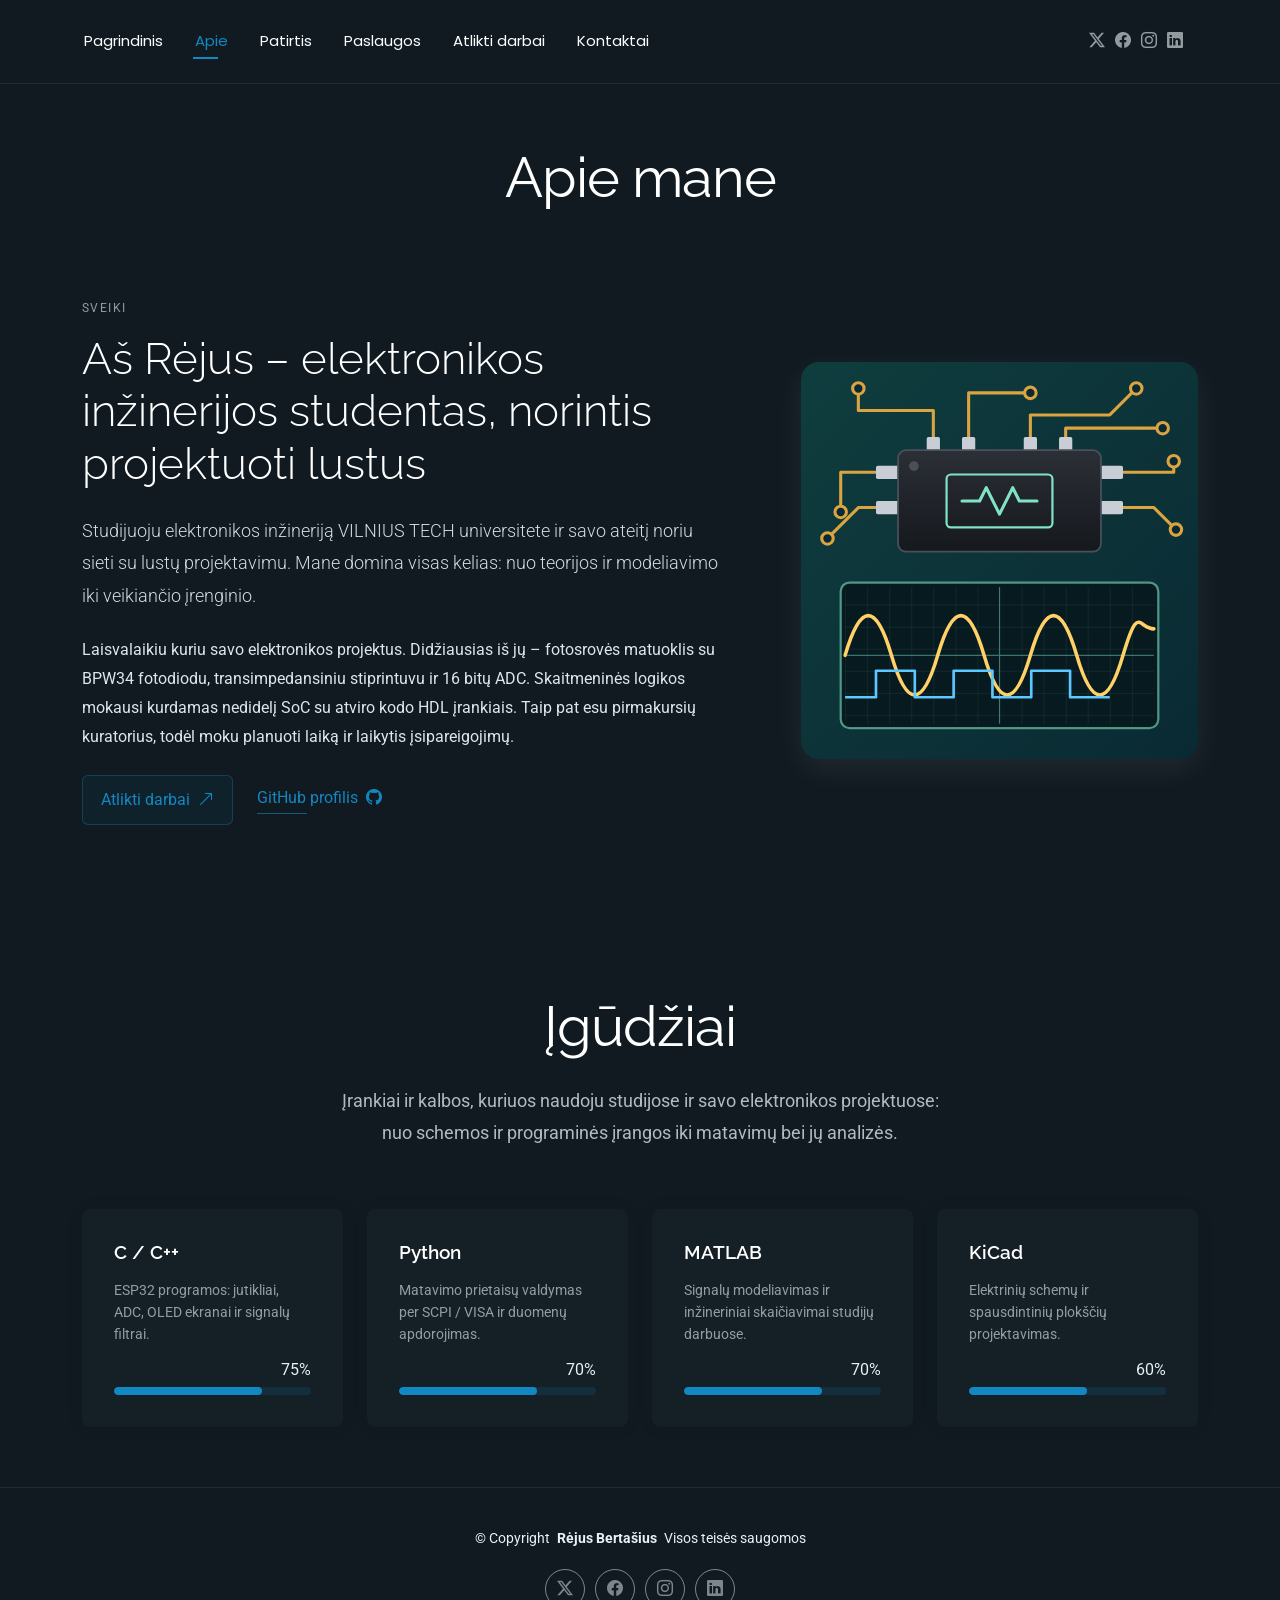
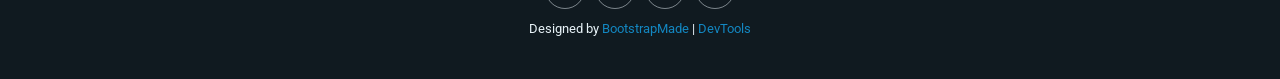
==== commit 68c3c097: "Atnaujintos Patirties, Atliktų darbų ir Paslaugų skiltys, pridėta medija" ====
--- a/about.html
+++ b/about.html
@@ -1,10 +1,10 @@
 <!DOCTYPE html>
-<html lang="en">
+<html lang="lt">
 
 <head>
   <meta charset="utf-8">
   <meta content="width=device-width, initial-scale=1.0" name="viewport">
-  <title>About - FolioOne Bootstrap Template</title>
+  <title>Apie – Mano CV</title>
   <meta name="description" content="">
   <meta name="keywords" content="">
 
@@ -52,7 +52,7 @@
           <li><a href="about.html" class="active">Apie</a></li>
           <li><a href="resume.html">Patirtis</a></li>
           <li><a href="services.html">Paslaugos</a></li>
-          <li><a href="portfolio.html">Projektai</a></li>
+          <li><a href="portfolio.html">Atlikti darbai</a></li>
           <li><a href="contact.html">Kontaktai</a></li>
         </ul>
         <i class="mobile-nav-toggle d-xl-none bi bi-list"></i>
@@ -95,7 +95,7 @@
 
               <div class="cta-group">
                 <a href="portfolio.html" class="btn-ghost">
-                  Mano projektai <i class="bi bi-arrow-up-right"></i>
+                  Atlikti darbai <i class="bi bi-arrow-up-right"></i>
                 </a>
                 <a href="https://github.com/Rejuuus" class="link-underline">
                   GitHub profilis <i class="bi bi-github"></i>
--- a/assets/css/main.css
+++ b/assets/css/main.css
@@ -2852,4 +2852,44 @@
 --------------------------------------------------------------*/
 .starter-section {
   /* Add your styles here */
-}+}
+
+/*--------------------------------------------------------------
+# Service Extra Section (kainos, sąrašai, medija)
+--------------------------------------------------------------*/
+.service-extra h3 {
+  font-size: 22px;
+  margin-bottom: 16px;
+}
+
+.service-extra .price-table {
+  width: 100%;
+  border-collapse: collapse;
+  background-color: var(--surface-color);
+}
+
+.service-extra .price-table th,
+.service-extra .price-table td {
+  padding: 14px 18px;
+  text-align: left;
+  border: 1px solid color-mix(in srgb, var(--default-color), transparent 85%);
+}
+
+.service-extra .price-table th {
+  color: var(--contrast-color);
+  background-color: var(--accent-color);
+  font-family: var(--heading-font);
+}
+
+.service-extra .media-item {
+  display: block;
+  width: 100%;
+  height: auto;
+  border-radius: 8px;
+}
+
+.service-extra .media-credit {
+  margin: 8px 0 0;
+  font-size: 14px;
+  color: color-mix(in srgb, var(--default-color), transparent 30%);
+}
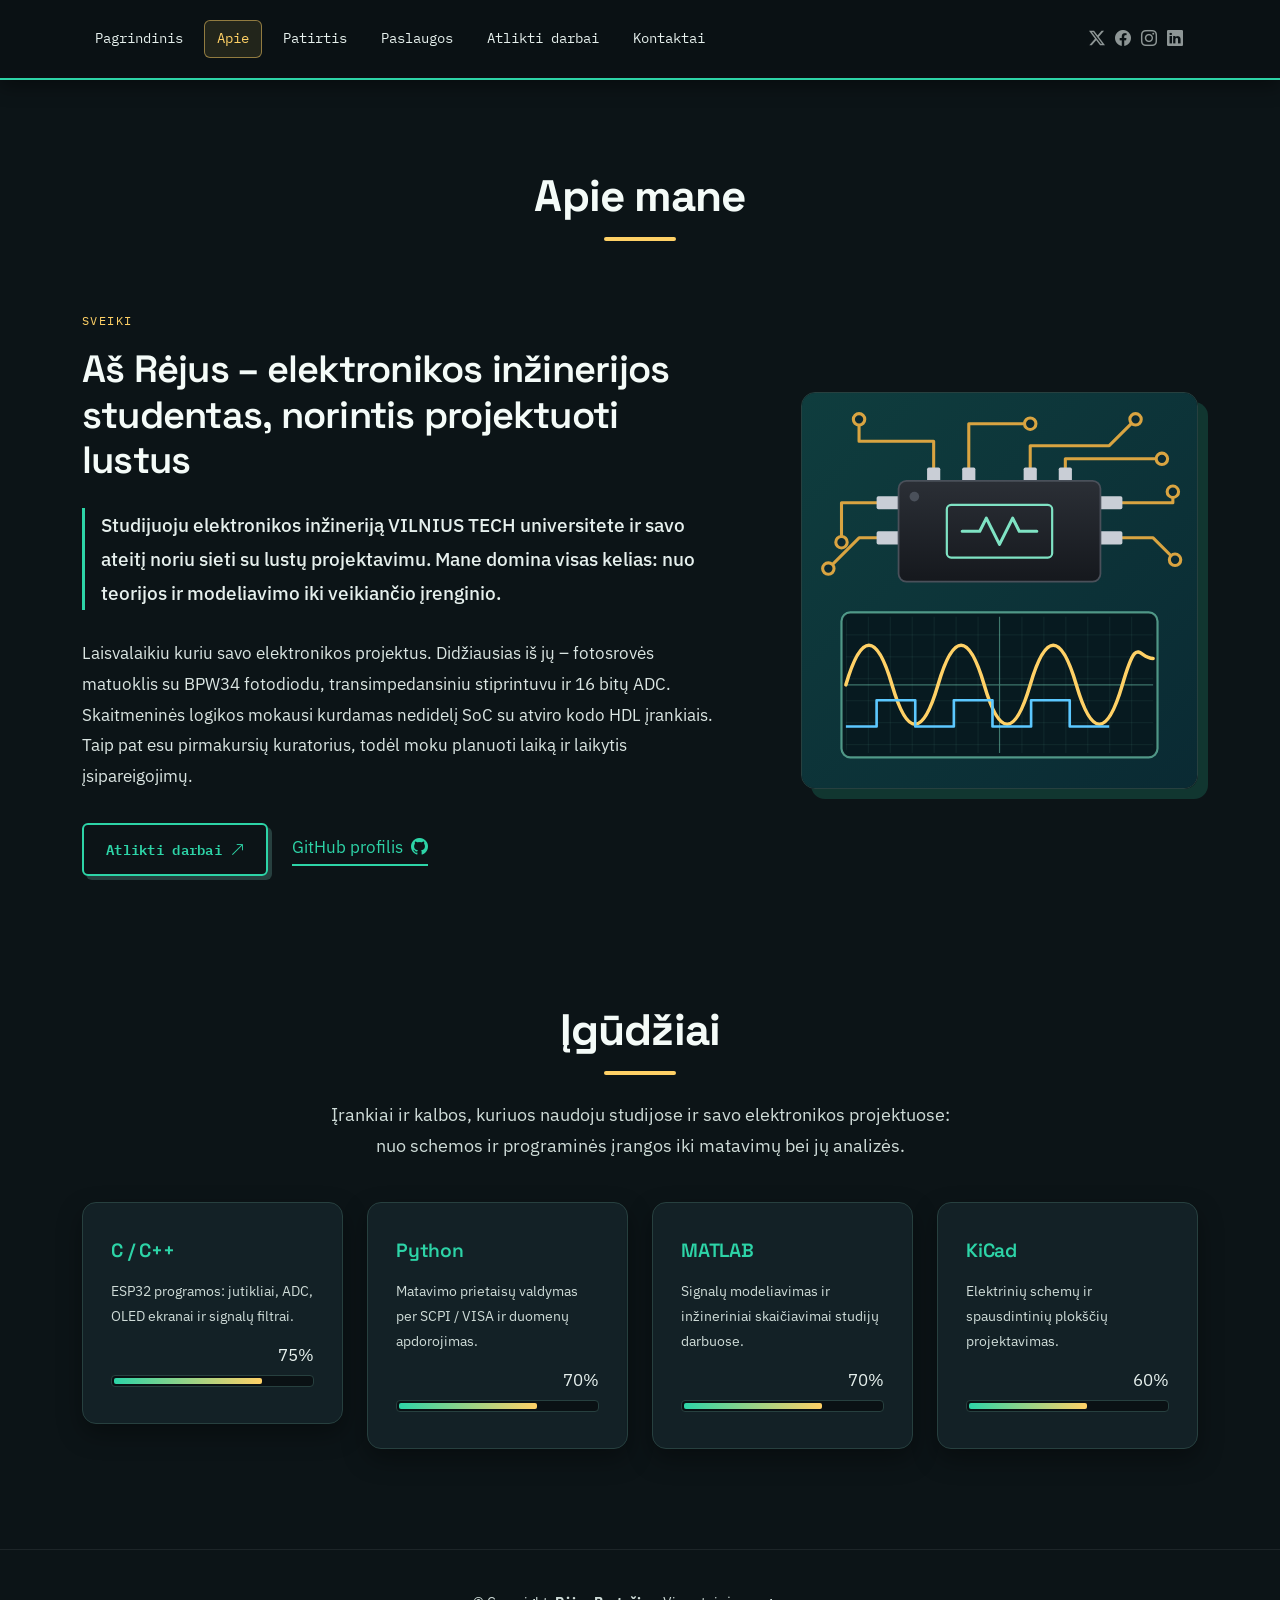
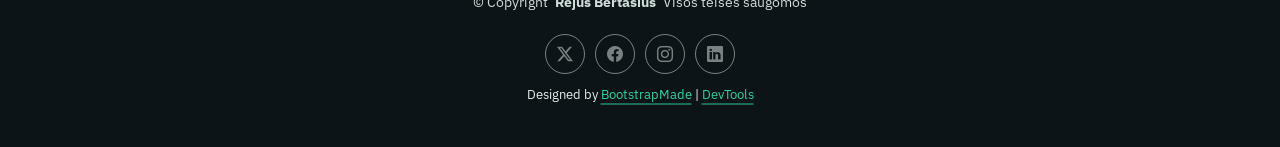
==== commit 31ac4526: "Sukurtas custom.css: šriftai, mygtukai, nuorodos, tarpai, komponentai, sąrašai ir lentelė" ====
--- a/about.html
+++ b/about.html
@@ -26,6 +26,7 @@
 
   <!-- Main CSS File -->
   <link href="assets/css/main.css" rel="stylesheet">
+  <link href="assets/css/custom.css" rel="stylesheet">
 
   <!-- =======================================================
   * Template Name: FolioOne
--- a/assets/css/main.css
+++ b/assets/css/main.css
@@ -2853,43 +2853,3 @@
 .starter-section {
   /* Add your styles here */
 }
-
-/*--------------------------------------------------------------
-# Service Extra Section (kainos, sąrašai, medija)
---------------------------------------------------------------*/
-.service-extra h3 {
-  font-size: 22px;
-  margin-bottom: 16px;
-}
-
-.service-extra .price-table {
-  width: 100%;
-  border-collapse: collapse;
-  background-color: var(--surface-color);
-}
-
-.service-extra .price-table th,
-.service-extra .price-table td {
-  padding: 14px 18px;
-  text-align: left;
-  border: 1px solid color-mix(in srgb, var(--default-color), transparent 85%);
-}
-
-.service-extra .price-table th {
-  color: var(--contrast-color);
-  background-color: var(--accent-color);
-  font-family: var(--heading-font);
-}
-
-.service-extra .media-item {
-  display: block;
-  width: 100%;
-  height: auto;
-  border-radius: 8px;
-}
-
-.service-extra .media-credit {
-  margin: 8px 0 0;
-  font-size: 14px;
-  color: color-mix(in srgb, var(--default-color), transparent 30%);
-}
--- a/assets/css/custom.css
+++ b/assets/css/custom.css
@@ -0,0 +1,632 @@
+/*--------------------------------------------------------------
+# Rėjaus Bertašiaus CV svetainės stiliai (įkeliama po main.css)
+#
+# 1. Spalvos ir šriftai
+# 2. Tipografija
+# 3. Mygtukai
+# 4. Nuorodos
+# 5. Išdėstymas ir tarpai
+# 6. Turinio blokai
+# 7. Komponentai: navigacija, progreso juostos, „į viršų“ mygtukas
+# 8. Sąrašai
+# 9. Lentelė ir medija
+--------------------------------------------------------------*/
+@import url("https://fonts.googleapis.com/css2?family=IBM+Plex+Mono:wght@400;500;600&family=IBM+Plex+Sans:wght@400;500;600&family=Space+Grotesk:wght@500;600;700&display=swap");
+
+/*--------------------------------------------------------------
+# 1. Spalvos ir šriftai
+--------------------------------------------------------------*/
+:root {
+  --default-font: "IBM Plex Sans", system-ui, -apple-system, "Segoe UI", Roboto, sans-serif;
+  --heading-font: "Space Grotesk", sans-serif;
+  --nav-font: "IBM Plex Mono", monospace;
+  --mono-font: "IBM Plex Mono", monospace;
+
+  --background-color: #0c1417;
+  --default-color: #e6f0ed;
+  --heading-color: #f4fbf8;
+  --accent-color: #2dd4a7;
+  --surface-color: #132126;
+
+  --nav-color: #e6f0ed;
+  --nav-hover-color: #ffd166;
+
+  --amber-color: #ffd166;
+  --on-accent-color: #06201a;
+  --line-color: #27403f;
+  --block-shadow: 0 10px 24px rgba(0, 0, 0, 0.35);
+}
+
+/*--------------------------------------------------------------
+# 2. Tipografija
+--------------------------------------------------------------*/
+body {
+  font-size: 17px;
+  line-height: 1.7;
+}
+
+h1,
+h2,
+h3,
+h4,
+h5,
+h6 {
+  letter-spacing: -0.01em;
+}
+
+h1,
+.hero .hero-content h1 {
+  font-size: clamp(2.5rem, 5vw, 4rem);
+  font-weight: 700;
+  line-height: 1.1;
+  letter-spacing: -0.03em;
+}
+
+h2,
+.section-title h2 {
+  font-size: clamp(2rem, 4vw, 2.75rem);
+  font-weight: 700;
+  letter-spacing: -0.02em;
+}
+
+.section-title h2::after {
+  content: "";
+  display: block;
+  width: 72px;
+  height: 4px;
+  margin: 14px auto 0;
+  border-radius: 2px;
+  background: var(--amber-color);
+}
+
+h3 {
+  font-size: 1.4rem;
+  font-weight: 600;
+  color: var(--accent-color);
+}
+
+h4 {
+  font-size: 1.15rem;
+  font-weight: 600;
+}
+
+h5,
+.resume .resume-item article h5 {
+  font-family: var(--mono-font);
+  font-size: 0.85rem;
+  font-weight: 500;
+  letter-spacing: 0.04em;
+  color: var(--amber-color);
+  background: rgba(255, 209, 102, 0.1);
+}
+
+h6 {
+  font-family: var(--mono-font);
+  font-size: 0.8rem;
+  font-weight: 500;
+  text-transform: uppercase;
+  letter-spacing: 0.08em;
+}
+
+.hero .hero-content h2 {
+  font-family: var(--mono-font);
+  font-size: 1.25rem;
+  font-weight: 500;
+  letter-spacing: 0;
+  color: var(--default-color);
+}
+
+.hero .hero-content h1 .highlight,
+.hero .hero-content h2 .typed {
+  color: var(--accent-color);
+}
+
+.about .intro-content .headline {
+  font-weight: 600;
+  font-size: clamp(26px, 3.4vw, 38px);
+  color: var(--heading-color);
+}
+
+.about .intro-content .eyebrow {
+  font-family: var(--mono-font);
+  color: var(--amber-color);
+}
+
+.resume .resume-item .resume-title {
+  font-size: 1.5rem;
+  color: var(--accent-color);
+}
+
+p,
+.hero .hero-content p,
+.section-title p {
+  color: #cfdcd8;
+  line-height: 1.75;
+}
+
+.about .intro-content .lead {
+  font-size: 19px;
+  font-weight: 500;
+  color: var(--default-color);
+  padding-left: 16px;
+  border-left: 3px solid var(--accent-color);
+}
+
+.skills .skill-box p {
+  opacity: 1;
+}
+
+/*--------------------------------------------------------------
+# 3. Mygtukai
+--------------------------------------------------------------*/
+.hero .hero-actions .btn,
+.about .intro-content .cta-group .btn-ghost,
+.contact .contact-form .btn {
+  padding: 12px 22px;
+  font-family: var(--mono-font);
+  font-size: 0.9rem;
+  font-weight: 600;
+  letter-spacing: 0.02em;
+  border: 2px solid var(--accent-color);
+  border-radius: 6px;
+  transition: transform 0.15s ease, box-shadow 0.15s ease, background-color 0.15s ease, color 0.15s ease;
+}
+
+.hero .hero-actions .btn.btn-primary,
+.contact .contact-form .btn {
+  color: var(--on-accent-color);
+  background: var(--accent-color);
+  box-shadow: 4px 4px 0 var(--amber-color);
+}
+
+.hero .hero-actions .btn.btn-outline,
+.about .intro-content .cta-group .btn-ghost {
+  color: var(--accent-color);
+  background: transparent;
+  box-shadow: 4px 4px 0 var(--line-color);
+}
+
+.hero .hero-actions .btn.btn-primary:hover,
+.hero .hero-actions .btn.btn-outline:hover,
+.about .intro-content .cta-group .btn-ghost:hover,
+.about .intro-content .cta-group .btn-ghost:focus,
+.contact .contact-form .btn:hover {
+  color: var(--on-accent-color);
+  background: var(--amber-color);
+  border-color: var(--amber-color);
+  box-shadow: 6px 6px 0 var(--accent-color);
+  transform: translate(-2px, -2px);
+}
+
+.hero .hero-actions .btn.btn-primary:active,
+.hero .hero-actions .btn.btn-outline:active,
+.about .intro-content .cta-group .btn-ghost:active,
+.contact .contact-form .btn:active {
+  color: var(--on-accent-color);
+  background: var(--accent-color);
+  border-color: var(--accent-color);
+  box-shadow: 0 0 0 var(--accent-color);
+  transform: translate(4px, 4px);
+}
+
+.portfolio .portfolio-filters li {
+  font-family: var(--mono-font);
+  font-size: 0.85rem;
+  border-radius: 6px;
+  border: 1px solid var(--line-color);
+  color: var(--default-color);
+  background-color: var(--surface-color);
+}
+
+.portfolio .portfolio-filters li:hover {
+  color: var(--amber-color);
+  border-color: var(--amber-color);
+  background-color: var(--surface-color);
+}
+
+.portfolio .portfolio-filters li.filter-active {
+  color: var(--on-accent-color);
+  background-color: var(--accent-color);
+  border-color: var(--accent-color);
+}
+
+.portfolio .portfolio-card .portfolio-img .portfolio-overlay a {
+  color: var(--on-accent-color);
+  border-radius: 8px;
+}
+
+/*--------------------------------------------------------------
+# 4. Nuorodos
+--------------------------------------------------------------*/
+a:hover {
+  color: var(--amber-color);
+}
+
+main p a,
+.credits a {
+  color: var(--accent-color);
+  text-decoration: underline;
+  text-decoration-thickness: 2px;
+  text-decoration-color: rgba(45, 212, 167, 0.45);
+  text-underline-offset: 4px;
+}
+
+main p a:hover,
+.credits a:hover {
+  color: var(--amber-color);
+  text-decoration-color: var(--amber-color);
+}
+
+.about .intro-content .cta-group .link-underline {
+  text-decoration: none;
+}
+
+.about .intro-content .cta-group .link-underline::after {
+  height: 2px;
+  background: var(--accent-color);
+  transform: scaleX(1);
+}
+
+.about .intro-content .cta-group .link-underline:hover {
+  color: var(--amber-color);
+}
+
+.about .intro-content .cta-group .link-underline:hover::after {
+  background: var(--amber-color);
+}
+
+.hero .social-links a:hover,
+.services .service-item:hover .service-icon {
+  color: var(--on-accent-color);
+}
+
+/*--------------------------------------------------------------
+# 5. Išdėstymas ir tarpai
+--------------------------------------------------------------*/
+.section-title {
+  padding-bottom: 40px;
+}
+
+/* Apie */
+.about.section {
+  padding: 90px 0 30px;
+}
+
+.about .intro-content .lead {
+  margin-bottom: 28px;
+}
+
+.about .intro-content .cta-group {
+  margin-top: 32px;
+}
+
+.skills.section {
+  padding: 50px 0 100px;
+}
+
+.skills .skill-box {
+  padding: 2.25rem 1.75rem;
+}
+
+/* Patirtis */
+.resume.section {
+  padding: 90px 0 100px;
+}
+
+.resume .resume-item {
+  margin-bottom: 3.5rem;
+}
+
+.resume .resume-item article {
+  margin-bottom: 1.5rem;
+  padding: 1.25rem 1.5rem;
+}
+
+.resume .resume-item article::before {
+  left: -2.05rem;
+  top: 1.6rem;
+  border-radius: 3px;
+  background: var(--amber-color);
+  border-color: var(--amber-color);
+}
+
+/* Atlikti darbai */
+.portfolio.section {
+  padding: 90px 0 80px;
+}
+
+.portfolio .portfolio-filters {
+  margin-bottom: 44px;
+}
+
+.portfolio .portfolio-card {
+  margin-bottom: 16px;
+}
+
+.portfolio .portfolio-card .portfolio-info {
+  padding: 24px 24px 20px;
+}
+
+/*--------------------------------------------------------------
+# 6. Turinio blokai
+--------------------------------------------------------------*/
+.skills .skill-box,
+.resume .resume-item article,
+.services .service-item,
+.portfolio .portfolio-card,
+.contact .info-box,
+.contact .contact-form {
+  background-color: var(--surface-color);
+  border: 1px solid var(--line-color);
+  border-radius: 14px;
+  box-shadow: var(--block-shadow);
+}
+
+.services .service-item:hover,
+.skills .skill-box:hover,
+.portfolio .portfolio-card:hover {
+  border-color: var(--accent-color);
+  box-shadow: 0 14px 30px rgba(0, 0, 0, 0.45);
+}
+
+.hero .hero-image .image-wrapper img,
+.about .profile-figure .profile-photo {
+  border: 1px solid var(--line-color);
+  border-radius: 14px;
+  box-shadow: 10px 10px 0 rgba(45, 212, 167, 0.18);
+}
+
+.hero .hero-image .floating-elements .floating-card {
+  border: 1px solid var(--line-color);
+  border-radius: 10px;
+  box-shadow: var(--block-shadow);
+}
+
+.services .service-icon {
+  border-radius: 10px;
+}
+
+.contact .info-box h3 {
+  color: var(--accent-color);
+}
+
+.portfolio .portfolio-card .portfolio-tags span {
+  border-radius: 4px;
+  font-family: var(--mono-font);
+  font-size: 0.75rem;
+  color: var(--amber-color);
+  background: rgba(255, 209, 102, 0.1);
+}
+
+.contact .contact-form .form-control {
+  color: var(--default-color);
+  background-color: var(--background-color);
+  border: 1px solid var(--line-color);
+  border-radius: 8px;
+}
+
+.contact .contact-form .form-control:focus {
+  border-color: var(--accent-color);
+}
+
+/*--------------------------------------------------------------
+# 7. Komponentai: navigacija, progreso juostos, „į viršų“ mygtukas
+--------------------------------------------------------------*/
+/* Navigacijos juosta */
+.header,
+.scrolled .header {
+  --background-color: #0a1114;
+  padding: 10px 0;
+  border-bottom: 2px solid var(--accent-color);
+  box-shadow: 0 6px 18px rgba(0, 0, 0, 0.4);
+}
+
+@media (min-width: 1200px) {
+  .navmenu>ul>li {
+    padding: 10px 8px 10px 0;
+  }
+
+  .navmenu a,
+  .navmenu a:focus {
+    padding: 6px 12px;
+    font-size: 14px;
+    border: 1px solid transparent;
+    border-radius: 6px;
+  }
+
+  .navmenu>ul>li>a:before {
+    display: none;
+  }
+
+  .navmenu li:hover>a,
+  .navmenu .active,
+  .navmenu .active:focus {
+    color: var(--amber-color);
+    background: rgba(255, 209, 102, 0.1);
+    border-color: rgba(255, 209, 102, 0.5);
+  }
+}
+
+/* Progreso juostos */
+.skills .skill-box .progress,
+.resume .skill-item .progress {
+  height: 12px;
+  padding: 2px;
+  background-color: #0a1114;
+  border: 1px solid var(--line-color);
+  border-radius: 4px;
+}
+
+.skills .skill-box .progress .progress-bar,
+.resume .skill-item .progress .progress-bar {
+  background-color: transparent;
+  background-image: linear-gradient(90deg, var(--accent-color), var(--amber-color));
+  border-radius: 2px;
+}
+
+.resume .skill-item .progress .progress-bar {
+  overflow: visible;
+}
+
+.resume .skill-item .progress .progress-bar::after {
+  font-family: var(--mono-font);
+  color: var(--amber-color);
+}
+
+/* „Į viršų“ mygtukas */
+.scroll-top {
+  width: 48px;
+  height: 48px;
+  background-color: var(--amber-color);
+  border: 2px solid var(--on-accent-color);
+  border-radius: 10px;
+  box-shadow: 0 6px 16px rgba(0, 0, 0, 0.5);
+}
+
+.scroll-top i {
+  color: var(--on-accent-color);
+}
+
+.scroll-top:hover {
+  background-color: var(--accent-color);
+}
+
+/*--------------------------------------------------------------
+# 8. Sąrašai
+--------------------------------------------------------------*/
+.service-extra h3 {
+  margin-bottom: 16px;
+}
+
+.service-extra ul,
+.service-extra ol {
+  margin: 0;
+  padding: 0;
+  list-style: none;
+}
+
+.service-extra ul>li,
+.service-extra ol>li {
+  position: relative;
+  padding: 6px 0 6px 34px;
+}
+
+/* Nenumeruotas sąrašas: rodyklė vietoj taško */
+.service-extra ul>li::before {
+  content: "▸";
+  position: absolute;
+  left: 8px;
+  top: 6px;
+  color: var(--accent-color);
+}
+
+/* Įdėtinis sąrašas: šoninė linija ir brūkšnys */
+.service-extra ul ul {
+  margin-top: 8px;
+  padding: 4px 0 4px 6px;
+  border-left: 2px solid var(--amber-color);
+}
+
+.service-extra ul ul>li {
+  padding: 3px 0 3px 22px;
+  font-size: 0.92rem;
+  color: #cfdcd8;
+}
+
+.service-extra ul ul>li::before {
+  content: "–";
+  left: 6px;
+  top: 3px;
+  color: var(--amber-color);
+}
+
+/* Numeruotas sąrašas: skaitiklis */
+.service-extra ol {
+  counter-reset: etapas;
+}
+
+.service-extra ol>li {
+  padding-left: 44px;
+  counter-increment: etapas;
+}
+
+.service-extra ol>li::before {
+  content: counter(etapas);
+  position: absolute;
+  left: 0;
+  top: 6px;
+  width: 30px;
+  height: 30px;
+  font-family: var(--mono-font);
+  font-size: 0.85rem;
+  font-weight: 600;
+  line-height: 30px;
+  text-align: center;
+  color: var(--on-accent-color);
+  background: var(--accent-color);
+  border-radius: 6px;
+}
+
+/*--------------------------------------------------------------
+# 9. Lentelė ir medija
+--------------------------------------------------------------*/
+.service-extra .table-responsive {
+  border: 1px solid var(--line-color);
+  border-radius: 14px;
+  box-shadow: var(--block-shadow);
+}
+
+.service-extra .price-table {
+  width: 100%;
+  border-collapse: collapse;
+  background-color: var(--surface-color);
+}
+
+.service-extra .price-table th,
+.service-extra .price-table td {
+  padding: 14px 18px;
+  text-align: center;
+  vertical-align: middle;
+  border-bottom: 1px solid var(--line-color);
+}
+
+.service-extra .price-table th {
+  font-family: var(--mono-font);
+  font-size: 0.85rem;
+  font-weight: 600;
+  letter-spacing: 0.06em;
+  text-transform: uppercase;
+  color: var(--on-accent-color);
+  background-color: var(--accent-color);
+}
+
+.service-extra .price-table tbody tr:nth-child(even) {
+  background-color: #1a2d33;
+}
+
+.service-extra .price-table tbody tr:hover {
+  background-color: rgba(255, 209, 102, 0.14);
+}
+
+.service-extra .price-table tbody tr:last-child td {
+  border-bottom: none;
+}
+
+.service-extra .media-item,
+.service-extra .ratio {
+  display: block;
+  width: 100%;
+  border-radius: 14px;
+  overflow: hidden;
+  box-shadow: var(--block-shadow);
+}
+
+.service-extra video.media-item {
+  height: auto;
+  border: 1px solid var(--line-color);
+}
+
+.service-extra .media-credit {
+  margin: 10px 0 0;
+  font-size: 14px;
+}
